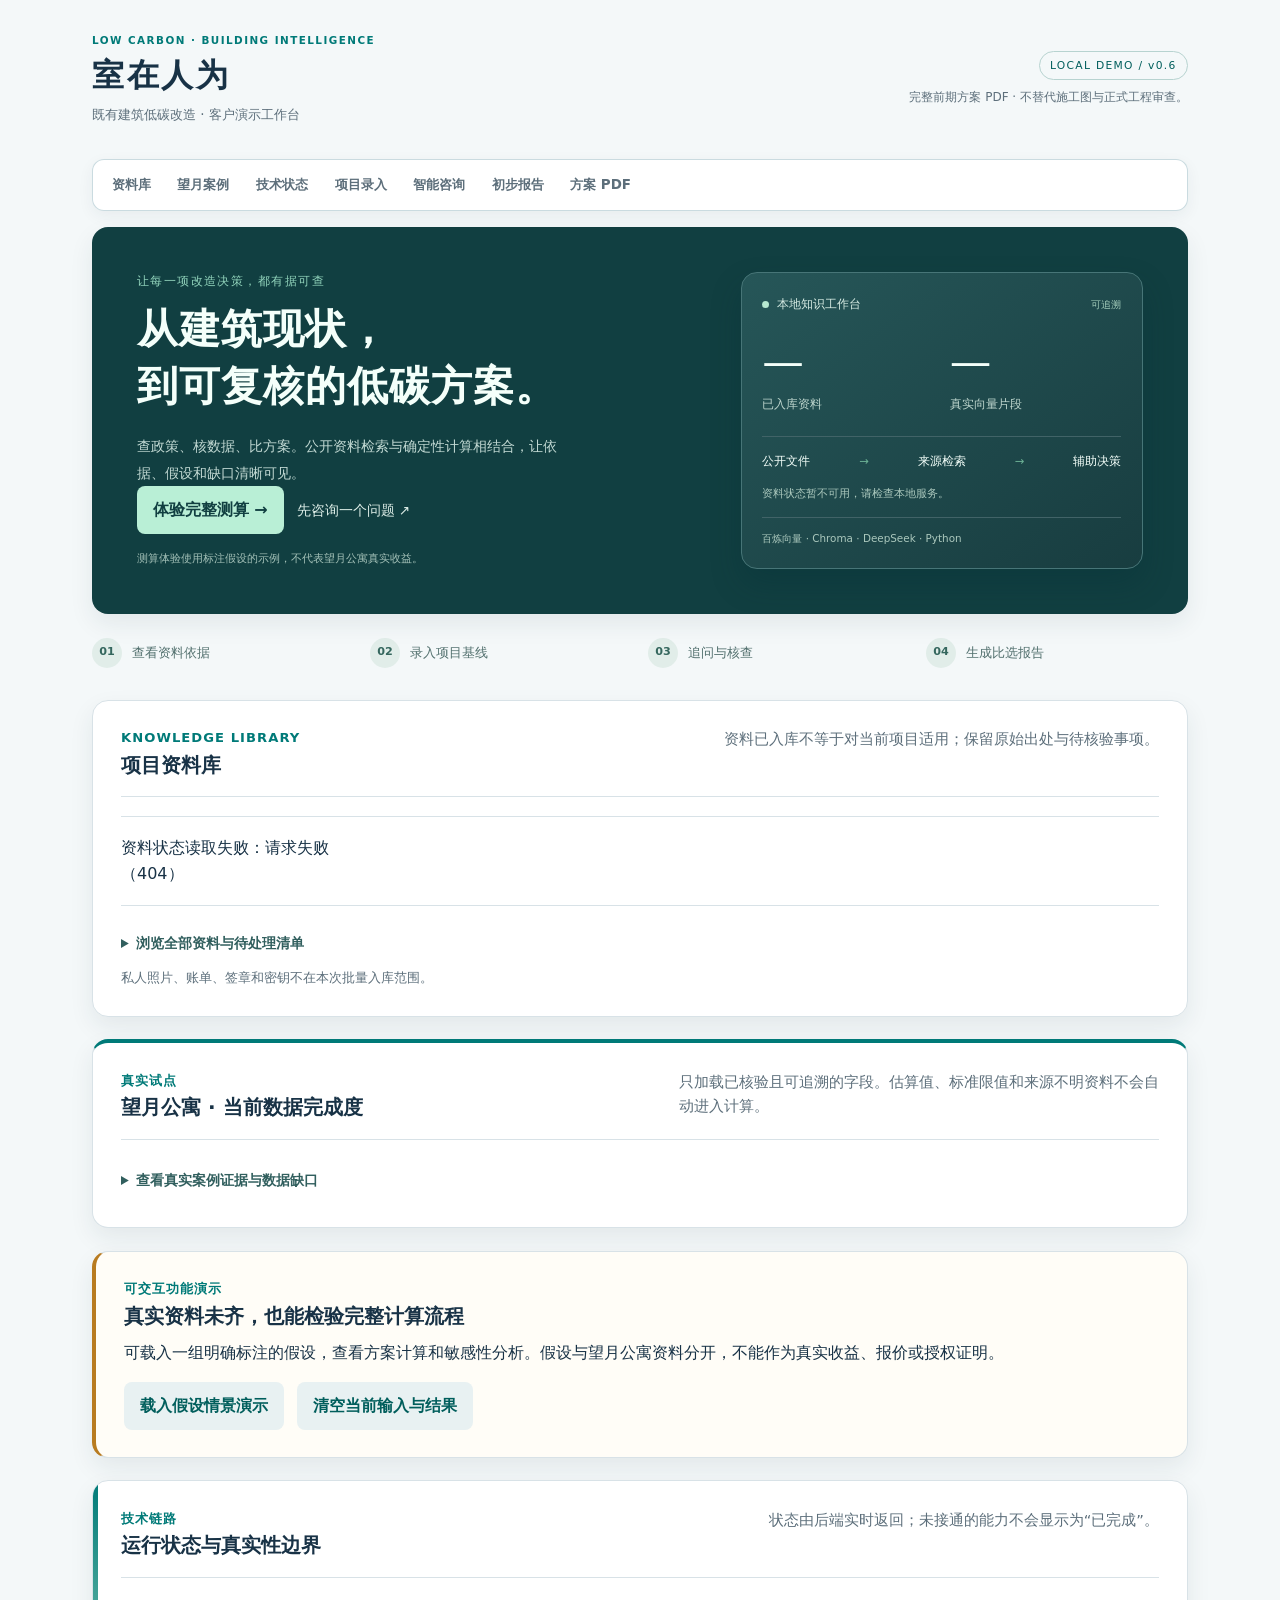
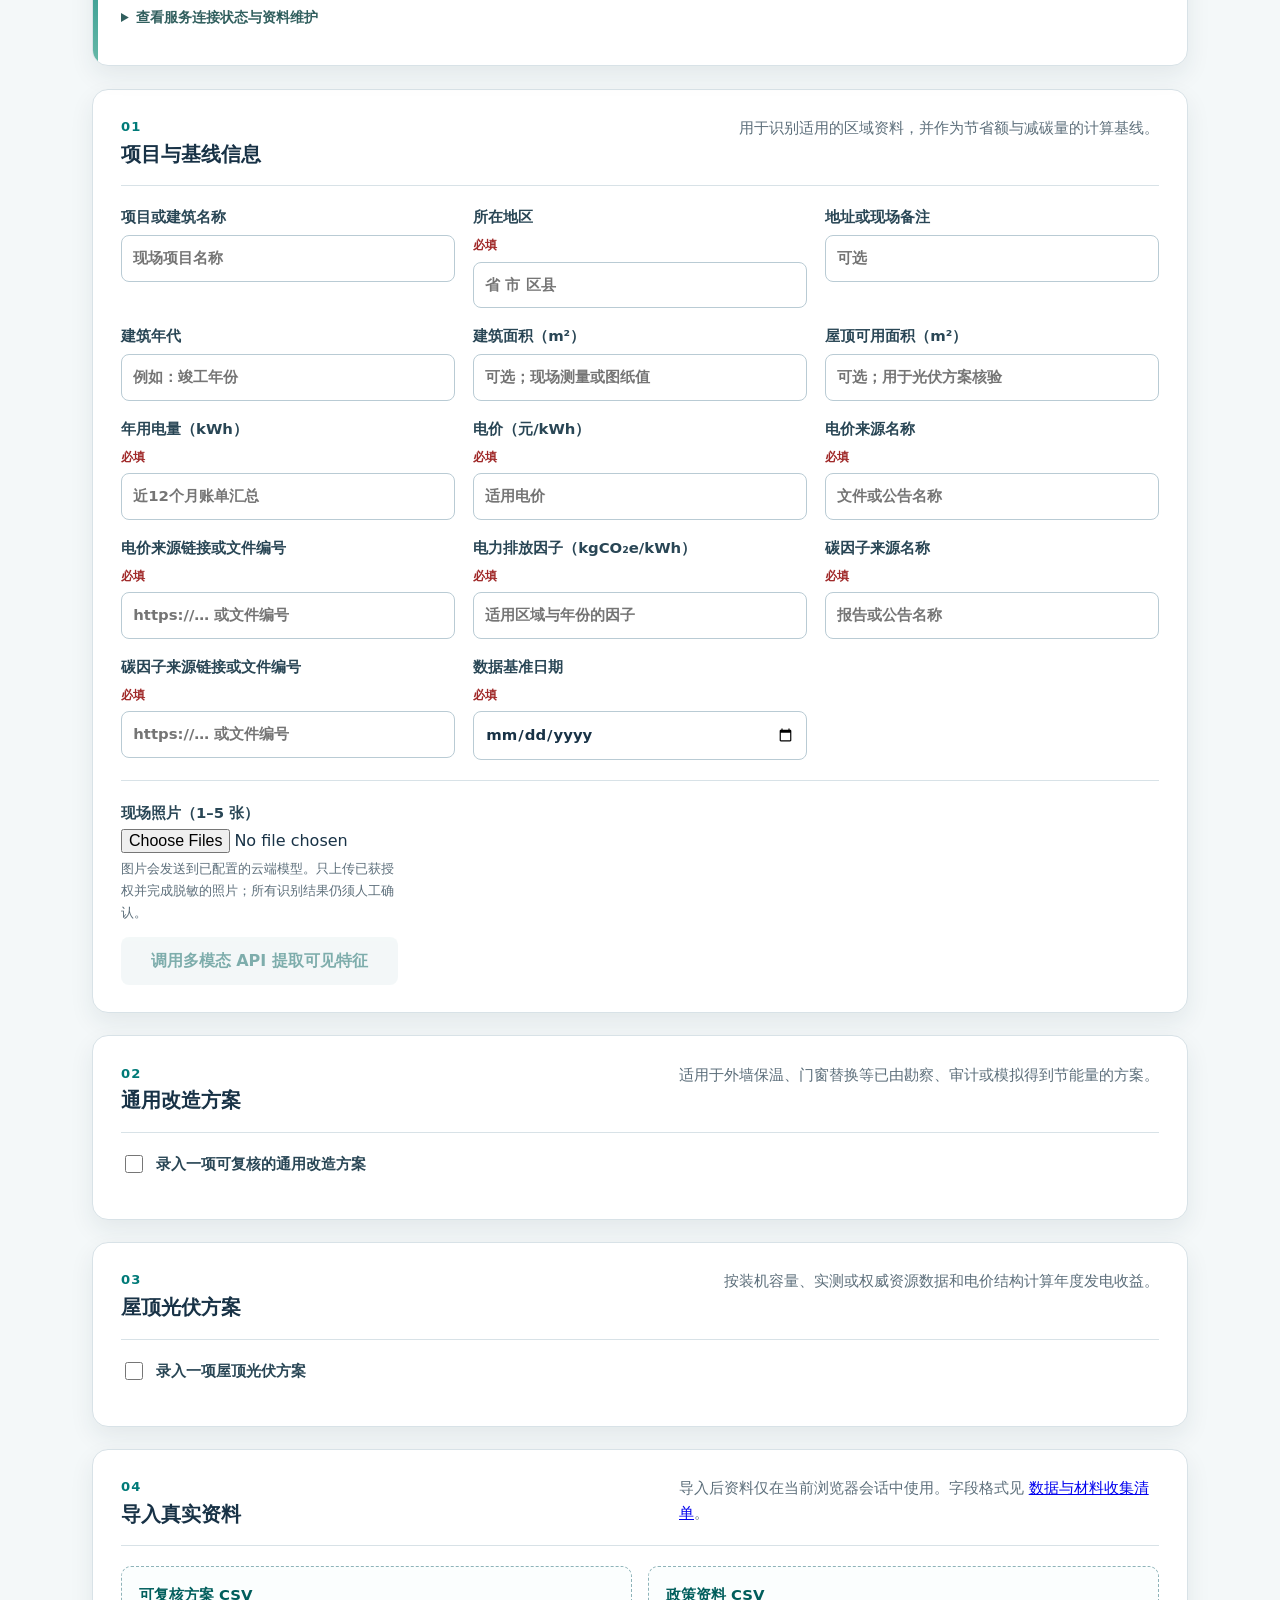
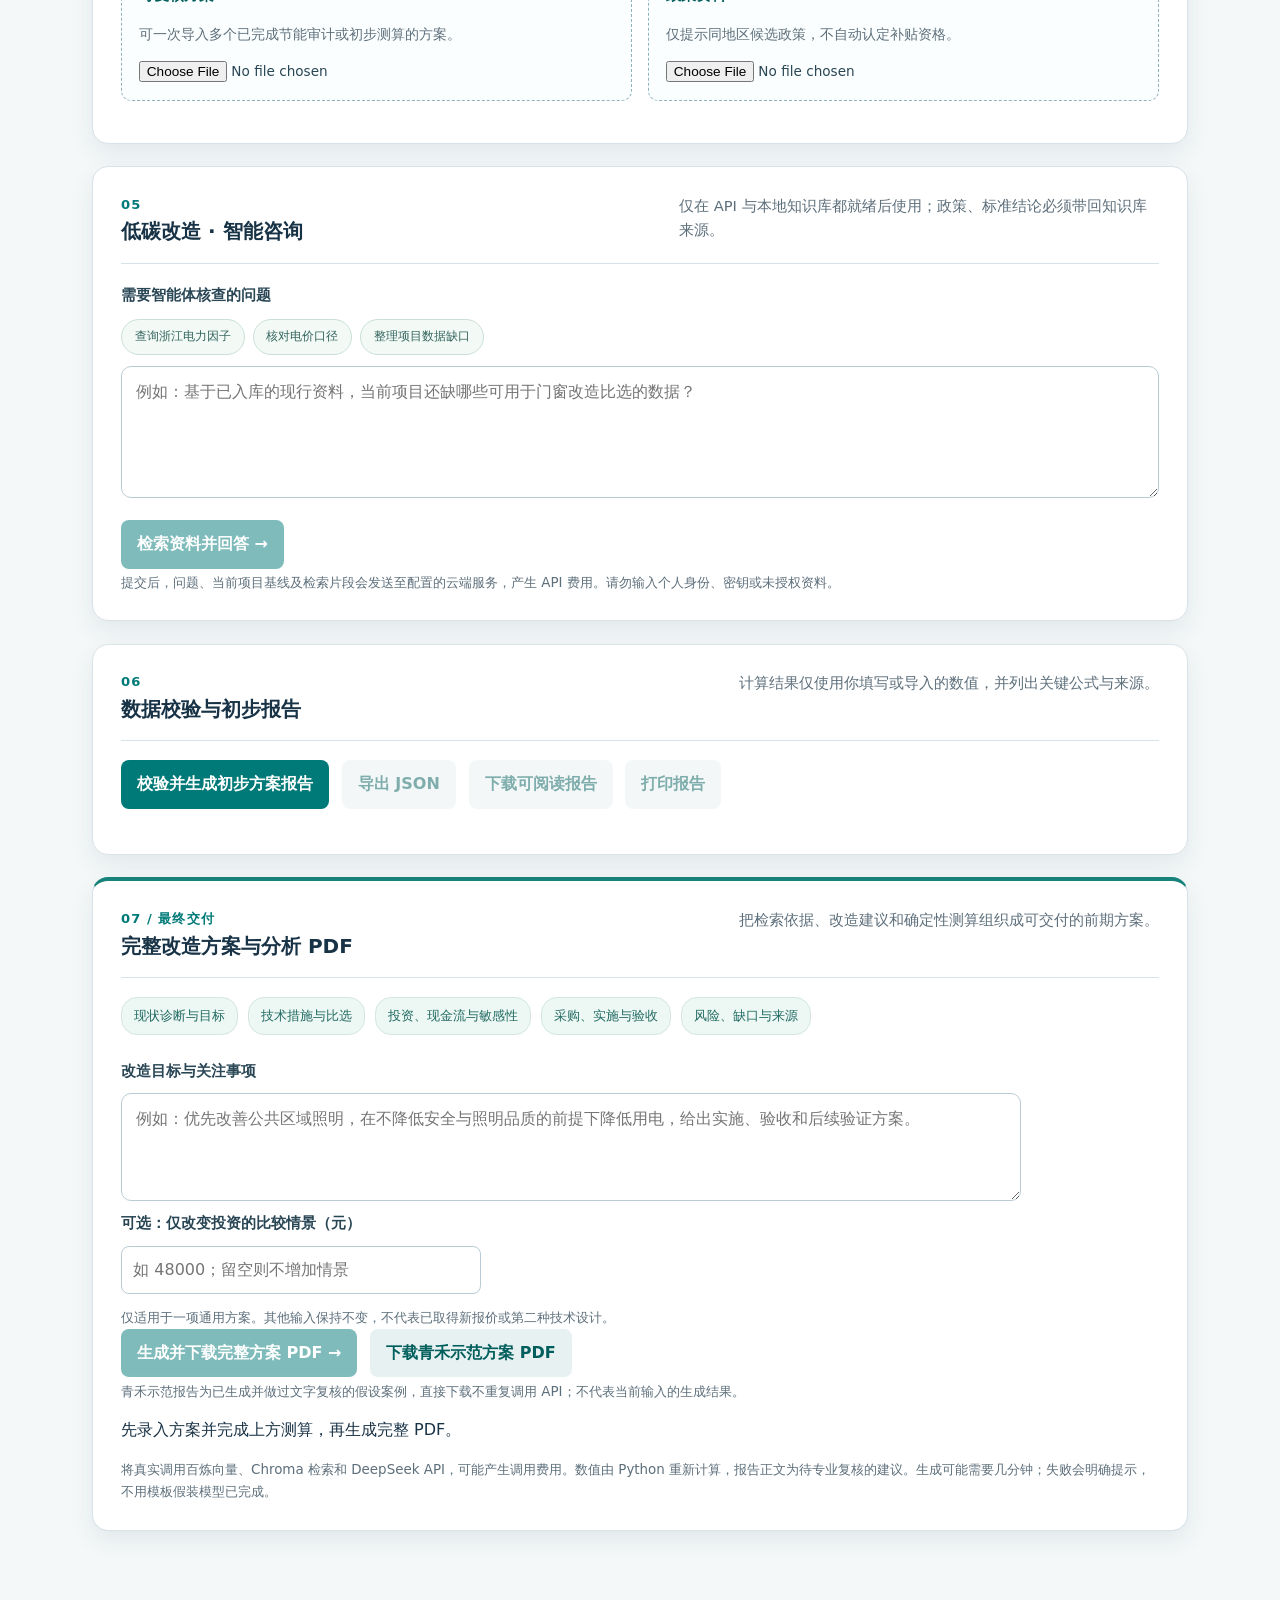
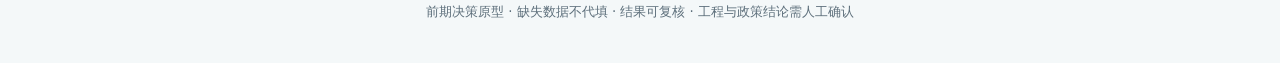
==== index.html @ 476984d0 "Release v0.6: local-only school competition source, no secrets or private inputs" ====
<!doctype html>
<html lang="zh-CN">
  <head>
    <meta charset="utf-8" />
    <meta name="viewport" content="width=device-width, initial-scale=1" />
    <meta
      name="description"
      content="既有建筑低碳改造智能决策体的本地可交互原型"
    />
    <title>室在人为 | 低碳改造智能决策体</title>
    <link rel="stylesheet" href="styles.css?v=0.6.0" />
  </head>
  <body>
    <header class="site-header">
      <div>
        <p class="eyebrow">LOW CARBON · BUILDING INTELLIGENCE</p>
        <h1>室在人为</h1>
        <p class="subtitle">既有建筑低碳改造 · 客户演示工作台</p>
      </div>
      <div class="header-meta"><span class="demo-badge">LOCAL DEMO / v0.6</span><p class="boundary">完整前期方案 PDF · 不替代施工图与正式工程审查。</p></div>
    </header>

    <main>
      <nav class="page-nav" aria-label="页面导航">
        <a href="#knowledge-heading">资料库</a>
        <a href="#case-heading">望月案例</a>
        <a href="#technology-heading">技术状态</a>
        <a href="#project-heading">项目录入</a>
        <a href="#agent-heading">智能咨询</a>
        <a href="#result-heading">初步报告</a>
        <a href="#plan-heading">方案 PDF</a>
      </nav>

      <section class="intro client-hero" aria-labelledby="intro-heading">
        <div><p class="hero-kicker">让每一项改造决策，都有据可查</p>
          <h2 id="intro-heading">从建筑现状，<br>到可复核的低碳方案。</h2>
          <p class="hero-description">查政策、核数据、比方案。公开资料检索与确定性计算相结合，让依据、假设和缺口清晰可见。</p>
          <div class="actions"><button id="start-demo" type="button" class="primary-button">体验完整测算 →</button><a class="hero-link" href="#agent-heading">先咨询一个问题 ↗</a></div>
          <p class="hero-footnote">测算体验使用标注假设的示例，不代表望月公寓真实收益。</p>
        </div>
        <div class="hero-console"><div class="console-top"><span class="pulse-dot"></span><span>本地知识工作台</span><small>可追溯</small></div>
          <div class="hero-metrics"><div><strong id="hero-docs">—</strong><span>已入库资料</span></div><div><strong id="hero-chunks">—</strong><span>真实向量片段</span></div></div>
          <div class="console-flow"><span>公开文件</span><i>→</i><span>来源检索</span><i>→</i><span>辅助决策</span></div>
          <p id="hero-readiness">正在读取资料状态…</p><div class="console-bottom">百炼向量 · Chroma · DeepSeek · Python</div>
        </div>
      </section>
      <div class="journey" aria-label="客户演示流程"><a href="#knowledge-heading"><b>01</b> 查看资料依据</a><a href="#project-heading"><b>02</b> 录入项目基线</a><a href="#agent-heading"><b>03</b> 追问与核查</a><a href="#result-heading"><b>04</b> 生成比选报告</a></div>

      <section class="panel" aria-labelledby="knowledge-heading">
        <div class="section-title"><div><p class="step">KNOWLEDGE LIBRARY</p><h2 id="knowledge-heading">项目资料库</h2></div><p>资料已入库不等于对当前项目适用；保留原始出处与待核验事项。</p></div>
        <div class="library-metrics" id="library-metrics" aria-live="polite">正在核对本地资料…</div>
        <details class="library-details"><summary>浏览全部资料与待处理清单</summary>
          <div class="library-filters"><label>搜索资料<input id="knowledge-search" type="search" placeholder="标题、文号或地区" /></label><label>处理状态<select id="knowledge-filter"><option value="all">全部资料</option><option value="indexed">已入库</option><option value="pending">等待入库</option><option value="blocked">需处理 / 待核对</option></select></label></div>
          <p id="knowledge-count" class="hint" aria-live="polite"></p><div id="knowledge-list" class="knowledge-list"></div>
        </details>
        <p class="hint" id="knowledge-notice">私人照片、账单、签章和密钥不在本次批量入库范围。</p>
      </section>

      <section class="panel case-panel" aria-labelledby="case-heading">
        <div class="section-title">
          <div>
            <p class="step">真实试点</p>
            <h2 id="case-heading">望月公寓 · 当前数据完成度</h2>
          </div>
          <p>只加载已核验且可追溯的字段。估算值、标准限值和来源不明资料不会自动进入计算。</p>
        </div>
        <details class="case-details"><summary>查看真实案例证据与数据缺口</summary>
        <div class="case-overview" id="case-overview" aria-live="polite">
          <div class="case-metric"><span>知识资料</span><strong>读取中</strong></div>
          <div class="case-metric"><span>可计算方案</span><strong>读取中</strong></div>
          <div class="case-metric"><span>关键缺口</span><strong>读取中</strong></div>
        </div>
        <div class="case-columns">
          <div>
            <h3>已具备或可作候选依据</h3>
            <ul id="case-evidence" class="evidence-list"><li>正在读取案例状态……</li></ul>
          </div>
          <div>
            <h3>阻断数值结论的输入</h3>
            <ul id="case-blockers" class="evidence-list warning-list"><li>正在读取案例状态……</li></ul>
          </div>
        </div>
        <div class="actions compact-actions">
          <button class="primary-button" id="load-wangyue" type="button" disabled>加载已核验字段</button>
          <a class="text-link" href="docs/数据与材料收集清单.md" target="_blank" rel="noreferrer">查看数据格式与收集清单</a>
        </div>
        <p class="mode-note" id="case-note">加载后仍会保留电量、电费、工程量、节能量等缺失字段为空；这是数据真实性控制，不是程序故障。</p>
        </details>
      </section>

      <section class="panel assumption-panel" aria-labelledby="assumption-heading">
        <p class="step">可交互功能演示</p>
        <h2 id="assumption-heading">真实资料未齐，也能检验完整计算流程</h2>
        <p>可载入一组明确标注的假设，查看方案计算和敏感性分析。假设与望月公寓资料分开，不能作为真实收益、报价或授权证明。</p>
        <div class="actions">
          <button id="load-assumptions" class="secondary-button" type="button">载入假设情景演示</button>
          <button id="clear-case" class="secondary-button" type="button">清空当前输入与结果</button>
        </div>
      </section>
      <div id="data-nature-banner" class="data-nature-banner" role="status" hidden></div>

      <section class="panel technology-panel" aria-labelledby="technology-heading">
        <div class="section-title">
          <div>
            <p class="step">技术链路</p>
            <h2 id="technology-heading">运行状态与真实性边界</h2>
          </div>
          <p>状态由后端实时返回；未接通的能力不会显示为“已完成”。</p>
        </div>
        <details><summary>查看服务连接状态与资料维护</summary>
        <div class="status-grid" id="technology-status" aria-live="polite">
          <div class="status-card"><span>后端服务</span><strong id="status-backend" class="status-pill waiting">检测中</strong></div>
          <div class="status-card"><span>智能体与多模态 API</span><strong id="status-api" class="status-pill waiting">检测中</strong></div>
          <div class="status-card"><span>文本向量服务</span><strong id="status-embedding" class="status-pill waiting">检测中</strong><small id="status-embedding-detail"></small></div>
          <div class="status-card"><span>本地 Chroma RAG</span><strong id="status-rag" class="status-pill waiting">检测中</strong><small id="status-rag-detail"></small></div>
          <div class="status-card"><span>确定性计算引擎</span><strong id="status-tool" class="status-pill waiting">检测中</strong></div>
        </div>
        <div class="actions compact-actions">
          <button class="secondary-button" id="check-backend" type="button">重新检测</button>
          <button class="secondary-button" id="ingest-rag" type="button" disabled>同步已核对资料（可能计费）</button>
        </div>
        <p class="mode-note" id="mode-note">正在检测技术链路。即使后端未启动，下方仍可进行离线数据校验，但不会声称使用了 API、RAG 或 Python Tool Calling。</p>
        </details>
      </section>

      <form id="project-form" novalidate>
        <section class="panel" aria-labelledby="project-heading">
          <div class="section-title">
            <div>
              <p class="step">01</p>
              <h2 id="project-heading">项目与基线信息</h2>
            </div>
            <p>用于识别适用的区域资料，并作为节省额与减碳量的计算基线。</p>
          </div>
          <div class="field-grid">
            <label>
              项目或建筑名称
              <input id="project-name" type="text" autocomplete="off" placeholder="现场项目名称" />
            </label>
            <label>
              所在地区 <span class="required">必填</span>
              <input id="region" type="text" autocomplete="address-level1" placeholder="省 市 区县" required />
            </label>
            <label>
              地址或现场备注
              <input id="address" type="text" autocomplete="street-address" placeholder="可选" />
            </label>
            <label>
              建筑年代
              <input id="construction-year" type="number" min="1800" max="2100" inputmode="numeric" placeholder="例如：竣工年份" />
            </label>
            <label>
              建筑面积（m²）
              <input id="floor-area" type="number" min="0" step="0.01" inputmode="decimal" placeholder="可选；现场测量或图纸值" />
            </label>
            <label>
              屋顶可用面积（m²）
              <input id="roof-area" type="number" min="0" step="0.01" inputmode="decimal" placeholder="可选；用于光伏方案核验" />
            </label>
            <label>
              年用电量（kWh） <span class="required">必填</span>
              <input id="annual-electricity" type="number" min="0" step="0.01" inputmode="decimal" required placeholder="近12个月账单汇总" />
            </label>
            <label>
              电价（元/kWh） <span class="required">必填</span>
              <input id="electricity-price" type="number" min="0" step="0.0001" inputmode="decimal" required placeholder="适用电价" />
            </label>
            <label>
              电价来源名称 <span class="required">必填</span>
              <input id="electricity-price-source" type="text" required placeholder="文件或公告名称" />
            </label>
            <label>
              电价来源链接或文件编号 <span class="required">必填</span>
              <input id="electricity-price-url" type="text" required placeholder="https://… 或文件编号" />
            </label>
            <label>
              电力排放因子（kgCO₂e/kWh） <span class="required">必填</span>
              <input id="carbon-factor" type="number" min="0" step="0.000001" inputmode="decimal" required placeholder="适用区域与年份的因子" />
            </label>
            <label>
              碳因子来源名称 <span class="required">必填</span>
              <input id="carbon-source" type="text" required placeholder="报告或公告名称" />
            </label>
            <label>
              碳因子来源链接或文件编号 <span class="required">必填</span>
              <input id="carbon-url" type="text" required placeholder="https://… 或文件编号" />
            </label>
            <label>
              数据基准日期 <span class="required">必填</span>
              <input id="baseline-date" type="date" required />
            </label>
          </div>
          <div class="photo-block">
            <div>
              <label class="file-label" for="photos">现场照片（1–5 张）</label>
              <input id="photos" type="file" accept="image/jpeg,image/png,image/webp,image/gif" multiple />
              <p class="hint">图片会发送到已配置的云端模型。只上传已获授权并完成脱敏的照片；所有识别结果仍须人工确认。</p>
              <button class="secondary-button inline-button" id="analyze-photos" type="button" disabled>调用多模态 API 提取可见特征</button>
            </div>
            <div id="photo-preview" class="photo-preview" aria-live="polite"></div>
          </div>
          <div id="vision-result" class="agent-output" hidden aria-live="polite"></div>
        </section>

        <section class="panel" aria-labelledby="generic-heading">
          <div class="section-title">
            <div>
              <p class="step">02</p>
              <h2 id="generic-heading">通用改造方案</h2>
            </div>
            <p>适用于外墙保温、门窗替换等已由勘察、审计或模拟得到节能量的方案。</p>
          </div>
          <div class="toggle-line">
            <input id="generic-enabled" type="checkbox" />
            <label for="generic-enabled">录入一项可复核的通用改造方案</label>
          </div>
          <div id="generic-fields" class="field-grid conditional" hidden>
            <label>
              方案名称 <span class="required">必填</span>
              <input id="generic-name" type="text" placeholder="例如：按勘察结论填写" />
            </label>
            <label>
              改造总投资（元） <span class="required">必填</span>
              <input id="generic-investment" type="number" min="0" step="0.01" inputmode="decimal" placeholder="含安装等全部成本" />
            </label>
            <label>
              已确认补贴（元） <span class="required">必填</span>
              <input id="generic-subsidy" type="number" min="0" step="0.01" inputmode="decimal" placeholder="无补贴请填 0" />
            </label>
            <label>
              预计年节电量（kWh） <span class="required">必填</span>
              <input id="generic-saving" type="number" min="0" step="0.01" inputmode="decimal" placeholder="审计、模拟或实测值" />
            </label>
            <label>
              年运维成本（元） <span class="required">必填</span>
              <input id="generic-om" type="number" min="0" step="0.01" inputmode="decimal" placeholder="无额外成本请填 0" />
            </label>
            <label>
              方案数据来源名称 <span class="required">必填</span>
              <input id="generic-source" type="text" placeholder="报价单、审计报告或模型文件" />
            </label>
            <label>
              方案来源链接、文件编号或归档路径 <span class="required">必填</span>
              <input id="generic-url" type="text" placeholder="https://…、文件编号或归档路径" />
            </label>
            <label>
              方案数据日期 <span class="required">必填</span>
              <input id="generic-date" type="date" />
            </label>
          </div>
        </section>

        <section class="panel" aria-labelledby="pv-heading">
          <div class="section-title">
            <div>
              <p class="step">03</p>
              <h2 id="pv-heading">屋顶光伏方案</h2>
            </div>
            <p>按装机容量、实测或权威资源数据和电价结构计算年度发电收益。</p>
          </div>
          <div class="toggle-line">
            <input id="pv-enabled" type="checkbox" />
            <label for="pv-enabled">录入一项屋顶光伏方案</label>
          </div>
          <div id="pv-fields" class="field-grid conditional" hidden>
            <label>
              装机容量（kWp） <span class="required">必填</span>
              <input id="pv-capacity" type="number" min="0" step="0.01" inputmode="decimal" placeholder="设计或可研值" />
            </label>
            <label>
              年发电量系数（kWh/kWp·年） <span class="required">必填</span>
              <input id="pv-yield" type="number" min="0" step="0.01" inputmode="decimal" placeholder="当地资源或实测值" />
            </label>
            <label>
              自发自用比例（0–1） <span class="required">必填</span>
              <input id="pv-self-use" type="number" min="0" max="1" step="0.0001" inputmode="decimal" placeholder="例如：0.8" />
            </label>
            <label>
              余电上网电价（元/kWh） <span class="required">必填</span>
              <input id="pv-feed-in-tariff" type="number" min="0" step="0.0001" inputmode="decimal" placeholder="如不余电上网请填 0" />
            </label>
            <label>
              改造总投资（元） <span class="required">必填</span>
              <input id="pv-investment" type="number" min="0" step="0.01" inputmode="decimal" placeholder="设备、安装、并网等合计" />
            </label>
            <label>
              已确认补贴（元） <span class="required">必填</span>
              <input id="pv-subsidy" type="number" min="0" step="0.01" inputmode="decimal" placeholder="无补贴请填 0" />
            </label>
            <label>
              年运维成本（元） <span class="required">必填</span>
              <input id="pv-om" type="number" min="0" step="0.01" inputmode="decimal" placeholder="无额外成本请填 0" />
            </label>
            <label>
              光伏数据来源名称 <span class="required">必填</span>
              <input id="pv-source" type="text" placeholder="可研、报价或资源报告名称" />
            </label>
            <label>
              光伏来源链接、文件编号或归档路径 <span class="required">必填</span>
              <input id="pv-url" type="text" placeholder="https://…、文件编号或归档路径" />
            </label>
            <label>
              光伏数据日期 <span class="required">必填</span>
              <input id="pv-date" type="date" />
            </label>
          </div>
        </section>

        <section class="panel" aria-labelledby="import-heading">
          <div class="section-title">
            <div>
              <p class="step">04</p>
              <h2 id="import-heading">导入真实资料</h2>
            </div>
            <p>导入后资料仅在当前浏览器会话中使用。字段格式见 <a href="docs/数据与材料收集清单.md" target="_blank" rel="noreferrer">数据与材料收集清单</a>。</p>
          </div>
          <div class="upload-grid">
            <label class="upload-card">
              <strong>可复核方案 CSV</strong>
              <span>可一次导入多个已完成节能审计或初步测算的方案。</span>
              <input id="options-csv" type="file" accept=".csv,text/csv" />
            </label>
            <label class="upload-card">
              <strong>政策资料 CSV</strong>
              <span>仅提示同地区候选政策，不自动认定补贴资格。</span>
              <input id="policies-csv" type="file" accept=".csv,text/csv" />
            </label>
          </div>
          <div class="import-status" id="import-status" aria-live="polite"></div>
        </section>

        <section class="panel" aria-labelledby="agent-heading">
          <div class="section-title">
            <div>
              <p class="step">05</p>
              <h2 id="agent-heading">低碳改造 · 智能咨询</h2>
            </div>
            <p>仅在 API 与本地知识库都就绪后使用；政策、标准结论必须带回知识库来源。</p>
          </div>
          <label for="agent-question">需要智能体核查的问题</label>
          <div class="question-chips"><button type="button" data-question="请检索2023年浙江省电力平均二氧化碳排放因子，列出数值、单位、来源和适用性限制；区分电力碳足迹因子。">查询浙江电力因子</button><button type="button" data-question="请依据知识库说明工商业输配电价为什么不能直接当作最终购电单价，并列出需要核对的账单字段。">核对电价口径</button><button type="button" data-question="望月公寓尚无真实电费账单、工程量和节能审计。请只列出开展改造比选需要补充的数据、文件格式和获取渠道，不要编造收益或回收期。">整理项目数据缺口</button></div>
          <textarea id="agent-question" rows="4" placeholder="例如：基于已入库的现行资料，当前项目还缺哪些可用于门窗改造比选的数据？"></textarea>
          <div class="actions compact-actions">
            <button class="primary-button" id="ask-agent" type="button" disabled>检索资料并回答 →</button>
          </div>
          <p class="hint">提交后，问题、当前项目基线及检索片段会发送至配置的云端服务，产生 API 费用。请勿输入个人身份、密钥或未授权资料。</p>
          <div id="agent-result" class="agent-output" hidden aria-live="polite"></div>
        </section>

        <section class="panel result-panel" aria-labelledby="result-heading">
          <div class="section-title">
            <div>
              <p class="step">06</p>
              <h2 id="result-heading">数据校验与初步报告</h2>
            </div>
            <p>计算结果仅使用你填写或导入的数值，并列出关键公式与来源。</p>
          </div>
          <div class="actions">
            <button class="primary-button" id="calculate" type="submit">校验并生成初步方案报告</button>
            <button class="secondary-button" id="export-json" type="button" disabled>导出 JSON</button>
            <button class="secondary-button" id="export-html" type="button" disabled>下载可阅读报告</button>
            <button class="secondary-button" id="print-report" type="button" disabled>打印报告</button>
          </div>
          <div id="validation" class="validation" aria-live="polite"></div>
          <p id="report-nature" class="data-nature-banner" hidden></p>
          <div id="summary" class="summary" hidden></div>
          <div id="sensitivity-results" class="policy-matches" hidden></div>
          <div id="policy-matches" class="policy-matches" hidden></div>
          <div class="table-wrap" id="result-table-wrap" hidden>
            <table>
              <thead>
                <tr>
                  <th>方案</th>
                  <th>净投资</th>
                  <th>年净收益</th>
                  <th>年减碳量</th>
                  <th>静态回收期</th>
                  <th>计算依据</th>
                </tr>
              </thead>
              <tbody id="result-table"></tbody>
            </table>
          </div>
        </section>
      </form>
      <section class="panel plan-panel" aria-labelledby="plan-heading">
        <div class="section-title"><div><p class="step">07 / 最终交付</p><h2 id="plan-heading">完整改造方案与分析 PDF</h2></div><p>把检索依据、改造建议和确定性测算组织成可交付的前期方案。</p></div>
        <div class="plan-deliverables"><span>现状诊断与目标</span><span>技术措施与比选</span><span>投资、现金流与敏感性</span><span>采购、实施与验收</span><span>风险、缺口与来源</span></div>
        <div id="plan-options" class="plan-options">
          <label for="plan-objective">改造目标与关注事项</label>
          <textarea id="plan-objective" maxlength="1500" rows="3" placeholder="例如：优先改善公共区域照明，在不降低安全与照明品质的前提下降低用电，给出实施、验收和后续验证方案。"></textarea>
          <label for="plan-comparison-investment">可选：仅改变投资的比较情景（元）</label>
          <input id="plan-comparison-investment" type="number" min="0" step="0.01" placeholder="如 48000；留空则不增加情景" />
          <p class="hint">仅适用于一项通用方案。其他输入保持不变，不代表已取得新报价或第二种技术设计。</p>
        </div>
        <div class="actions"><button id="generate-plan" class="primary-button" type="button" disabled>生成并下载完整方案 PDF →</button><a class="secondary-button" href="/api/demo/plan.pdf" download>下载青禾示范方案 PDF</a></div>
        <p class="hint">青禾示范报告为已生成并做过文字复核的假设案例，直接下载不重复调用 API；不代表当前输入的生成结果。</p>
        <p id="plan-status" role="status" aria-live="polite">先录入方案并完成上方测算，再生成完整 PDF。</p>
        <p class="hint">将真实调用百炼向量、Chroma 检索和 DeepSeek API，可能产生调用费用。数值由 Python 重新计算，报告正文为待专业复核的建议。生成可能需要几分钟；失败会明确提示，不用模板假装模型已完成。</p>
      </section>
    </main>

    <footer>
      <p>前期决策原型 · 缺失数据不代填 · 结果可复核 · 工程与政策结论需人工确认</p>
    </footer>
    <dialog id="action-confirm" aria-labelledby="confirm-heading" aria-describedby="confirm-message">
      <h2 id="confirm-heading">请确认本次操作</h2>
      <p id="confirm-message"></p>
      <div class="actions">
        <button id="confirm-cancel" class="secondary-button" type="button" autofocus>取消</button>
        <button id="confirm-accept" class="primary-button" type="button">确认继续</button>
      </div>
    </dialog>
    <script src="client-ui.js?v=0.6.0"></script>
    <script src="app.js?v=0.6.0"></script>
  </body>
</html>
---- styles.css ----
[hidden] { display: none !important; }

:root {
  --ink: #183246;
  --muted: #5d6f7b;
  --line: #d8e2e7;
  --paper: #ffffff;
  --page: #f4f8f9;
  --accent: #007a78;
  --accent-dark: #005e5c;
  --pale: #e9f5f3;
  --warn: #9a5f00;
  --danger: #a02929;
  --shadow: 0 10px 24px rgba(26, 55, 70, 0.08);
}

* { box-sizing: border-box; }

body {
  margin: 0;
  color: var(--ink);
  background: var(--page);
  font-family: "Microsoft YaHei", "Noto Sans CJK SC", system-ui, sans-serif;
  line-height: 1.65;
}

.site-header, main, footer { max-width: 1160px; margin: 0 auto; }

.site-header {
  display: flex;
  justify-content: space-between;
  align-items: end;
  gap: 2rem;
  padding: 3.3rem 2rem 2rem;
}

.eyebrow, .step {
  margin: 0;
  color: var(--accent);
  font-size: 0.82rem;
  font-weight: 700;
  letter-spacing: 0.08em;
}

h1, h2, p { margin-top: 0; }
h1 { margin-bottom: 0.15rem; font-size: clamp(2rem, 5vw, 3.5rem); letter-spacing: 0.08em; }
h2 { margin-bottom: 0.45rem; font-size: 1.25rem; }
.subtitle { margin: 0; color: var(--muted); }
.boundary { max-width: 350px; margin: 0; color: var(--muted); font-size: 0.9rem; }

main { padding: 0 2rem 3rem; }
.page-nav {
  position: sticky;
  top: 0;
  z-index: 20;
  display: flex;
  flex-wrap: wrap;
  gap: 0.3rem;
  margin: 0 0 1rem;
  padding: 0.5rem;
  border: 1px solid rgba(197, 215, 221, 0.9);
  border-radius: 12px;
  background: rgba(255, 255, 255, 0.94);
  box-shadow: 0 5px 16px rgba(26, 55, 70, 0.06);
  backdrop-filter: blur(12px);
}
.page-nav a { padding: 0.38rem 0.68rem; border-radius: 7px; color: var(--muted); text-decoration: none; font-size: 0.84rem; font-weight: 650; }
.page-nav a:hover, .page-nav a:focus-visible { color: var(--accent-dark); background: var(--pale); outline: none; }
.intro, .panel {
  background: var(--paper);
  border: 1px solid var(--line);
  box-shadow: var(--shadow);
}

.intro { padding: 1.55rem 1.75rem; border-radius: 16px; margin-bottom: 1.4rem; }
.intro h2 { margin-bottom: 0.3rem; }
.intro p { margin: 0; color: var(--muted); }

.panel { padding: 1.65rem 1.75rem; border-radius: 16px; margin-bottom: 1.4rem; }
.case-panel { border-top: 4px solid var(--accent); }
.assumption-panel { border-left: 4px solid #b87b20; background: #fffdf7; }
.data-nature-banner { padding: 0.9rem 1.1rem; margin: 0 0 1.2rem; color: #6b440b; border: 1px solid #e2c78c; border-radius: 10px; background: #fff4d8; font-weight: 700; }
.data-nature-banner[hidden] { display: none; }
.section-title { display: flex; justify-content: space-between; gap: 2rem; border-bottom: 1px solid var(--line); padding-bottom: 0.9rem; margin-bottom: 1.2rem; }
.section-title h2 { margin: 0; }
.section-title > p { max-width: 480px; margin: 0; color: var(--muted); font-size: 0.92rem; }

.field-grid { display: grid; grid-template-columns: repeat(3, minmax(0, 1fr)); gap: 1rem 1.15rem; }
label { display: flex; flex-direction: column; gap: 0.36rem; color: #294655; font-size: 0.93rem; font-weight: 650; }
input, button { font: inherit; }
input[type="text"], input[type="number"], input[type="date"] {
  width: 100%;
  border: 1px solid #b9cbd4;
  border-radius: 8px;
  background: #fff;
  color: var(--ink);
  padding: 0.62rem 0.7rem;
}
textarea {
  width: 100%;
  resize: vertical;
  border: 1px solid #b9cbd4;
  border-radius: 10px;
  background: #fff;
  color: var(--ink);
  padding: 0.75rem 0.85rem;
  font: inherit;
  min-height: 108px;
}
input:focus, textarea:focus { outline: 3px solid rgba(0, 122, 120, 0.22); border-color: var(--accent); }
.required { color: var(--danger); font-size: 0.78rem; }
.hint { margin: 0.2rem 0 0; color: var(--muted); font-size: 0.84rem; font-weight: 400; }

.photo-block { display: grid; grid-template-columns: minmax(240px, 0.75fr) minmax(0, 2fr); gap: 1.5rem; margin-top: 1.3rem; padding-top: 1.2rem; border-top: 1px solid var(--line); }
.file-label { margin-bottom: 0.2rem; }
.photo-preview { display: flex; flex-wrap: wrap; gap: 0.7rem; align-items: start; }
.photo-preview figure { margin: 0; width: 132px; }
.photo-preview img { width: 132px; height: 90px; border-radius: 8px; border: 1px solid var(--line); object-fit: cover; }
.photo-preview figcaption { color: var(--muted); font-size: 0.72rem; overflow: hidden; text-overflow: ellipsis; white-space: nowrap; }

.toggle-line { display: flex; align-items: center; gap: 0.65rem; margin-bottom: 1rem; }
.toggle-line label { display: inline; font-weight: 650; }
.toggle-line input { width: 1.1rem; height: 1.1rem; accent-color: var(--accent); }
.conditional { padding: 1.1rem; background: #f7fbfb; border: 1px solid #d4e9e8; border-radius: 10px; }

.upload-grid { display: grid; grid-template-columns: repeat(2, minmax(0, 1fr)); gap: 1rem; }
.upload-card { min-height: 135px; justify-content: space-between; padding: 1.05rem; border: 1px dashed #8fb3b9; border-radius: 10px; background: #fbfefe; }
.upload-card strong { color: var(--accent-dark); }
.upload-card span { color: var(--muted); font-size: 0.86rem; font-weight: 400; }
.upload-card input { max-width: 100%; font-size: 0.85rem; font-weight: 400; }
.import-status { margin-top: 1rem; color: var(--muted); font-size: 0.9rem; }

.technology-panel { overflow: hidden; position: relative; }
.technology-panel::before { content: ""; position: absolute; inset: 0 auto 0 0; width: 5px; background: linear-gradient(180deg, var(--accent), #67b9a8); }
.status-grid { display: grid; grid-template-columns: repeat(auto-fit, minmax(170px, 1fr)); gap: 0.85rem; }
.status-card { display: flex; flex-direction: column; align-items: flex-start; gap: 0.5rem; min-height: 105px; padding: 0.9rem; border: 1px solid #d5e3e7; border-radius: 12px; background: linear-gradient(145deg, #fbfefe, #f1f8f7); }
.status-card span { color: var(--muted); font-size: 0.82rem; }
.status-card small { color: var(--muted); font-size: 0.74rem; }
.status-pill { display: inline-flex; align-items: center; min-height: 28px; padding: 0.18rem 0.58rem; border-radius: 999px; font-size: 0.8rem; }
.status-pill.ok { color: #075f4a; background: #dff4eb; }
.status-pill.off { color: #7d4a13; background: #fff0d5; }
.status-pill.waiting { color: #52636e; background: #e9eff2; }
.mode-note { margin: 0.85rem 0 0; padding: 0.75rem 0.9rem; border-left: 3px solid #7aa7b1; background: #f3f8fa; color: var(--muted); font-size: 0.86rem; }
.case-overview { display: grid; grid-template-columns: repeat(3, minmax(0, 1fr)); gap: 0.9rem; margin-bottom: 1.2rem; }
.case-metric { padding: 0.95rem 1rem; border-radius: 10px; background: #f3f8f8; border: 1px solid #d4e5e5; }
.case-metric span, .case-metric small { display: block; color: var(--muted); font-size: 0.79rem; }
.case-metric strong { display: block; margin: 0.12rem 0; color: var(--accent-dark); font-size: 1.35rem; }
.case-columns { display: grid; grid-template-columns: repeat(2, minmax(0, 1fr)); gap: 1.2rem; }
.case-columns h3 { margin: 0 0 0.55rem; font-size: 0.95rem; }
.evidence-list { display: grid; gap: 0.58rem; margin: 0; padding: 0; list-style: none; }
.evidence-list li { position: relative; padding: 0.78rem 0.82rem 0.78rem 4.8rem; border: 1px solid #d8e5e8; border-radius: 9px; background: #fbfdfd; }
.evidence-list strong, .evidence-list small { display: block; }
.evidence-list strong { font-size: 0.88rem; }
.evidence-list small { margin-top: 0.18rem; color: var(--muted); font-size: 0.76rem; line-height: 1.45; }
.evidence-status { position: absolute; left: 0.7rem; top: 0.78rem; min-width: 3.45rem; padding: 0.1rem 0.34rem; border-radius: 999px; color: #075f4a; background: #dff4eb; text-align: center; font-size: 0.68rem; font-weight: 700; }
.warning-list li { border-color: #eadbb6; background: #fffdf7; }
.danger-status { color: #8d2424; background: #ffe3e3; }
.text-link { align-self: center; color: var(--accent-dark); font-size: 0.87rem; font-weight: 650; text-underline-offset: 0.2em; }
.compact-actions { margin-top: 0.9rem; }
.inline-button { margin-top: 0.8rem; width: 100%; }
.agent-output { margin-top: 1rem; padding: 1rem; border: 1px solid #cfe4e3; border-radius: 10px; background: #f7fbfb; white-space: pre-wrap; overflow-wrap: anywhere; }
.agent-output h3 { margin: 0 0 0.4rem; font-size: 1rem; }
.agent-output p, .agent-output ul { margin: 0.35rem 0; }
.agent-output ul { padding-left: 1.2rem; }
.agent-output.error-output { border-color: #efd0d0; background: #fff7f7; color: #7d2020; }

.actions { display: flex; flex-wrap: wrap; gap: 0.8rem; }
button { border: 0; border-radius: 8px; padding: 0.68rem 1rem; cursor: pointer; font-weight: 700; }
button:focus-visible { outline: 3px solid rgba(0, 122, 120, 0.28); outline-offset: 2px; }
.primary-button { color: #fff; background: var(--accent); }
.primary-button:hover { background: var(--accent-dark); }
.secondary-button { color: var(--accent-dark); background: #e8f1f2; }
.actions a.secondary-button { display: inline-flex; align-items: center; padding: .68rem 1rem; border-radius: 8px; text-decoration: none; font-weight: 700; }
.actions a.secondary-button:hover { background: #d9e9e8; }
.actions a.secondary-button:focus-visible { outline: 3px solid rgba(0,122,120,.28); outline-offset: 2px; }
button:disabled { cursor: not-allowed; opacity: 0.5; }

.validation { margin-top: 1.2rem; }
.validation ul { margin: 0; padding-left: 1.25rem; }
.validation .ok { padding: 0.75rem 0.9rem; border-radius: 8px; background: var(--pale); color: #075f5d; }
.validation .error { padding: 0.85rem 1rem; border-left: 4px solid var(--danger); background: #fff5f5; color: #7d2020; }

.summary { display: grid; grid-template-columns: repeat(3, minmax(0, 1fr)); gap: 1rem; margin-top: 1.2rem; }
.metric { padding: 1rem; border: 1px solid #cfe4e3; border-radius: 10px; background: #f7fbfb; }
.metric span { display: block; color: var(--muted); font-size: 0.82rem; }
.metric strong { display: block; margin-top: 0.18rem; color: var(--accent-dark); font-size: 1.15rem; }
.policy-matches { margin-top: 1rem; padding: 0.9rem 1rem; border-left: 4px solid var(--warn); background: #fffaed; }
.policy-matches h3 { margin: 0 0 0.35rem; font-size: 1rem; }
.policy-matches p, .policy-matches ul { margin: 0.25rem 0; }
.policy-matches ul { padding-left: 1.2rem; }

.table-wrap { margin-top: 1.2rem; overflow-x: auto; }
table { width: 100%; border-collapse: collapse; min-width: 860px; font-size: 0.9rem; }
th, td { padding: 0.75rem; border-bottom: 1px solid var(--line); vertical-align: top; text-align: left; }
th { color: var(--accent-dark); background: #eff8f7; }
td small { color: var(--muted); }

footer { padding: 0 2rem 2.5rem; color: var(--muted); font-size: 0.83rem; text-align: center; }
footer p { margin: 0; }
dialog { width: min(480px, calc(100vw - 3rem)); box-sizing: border-box; border: 1px solid var(--line); border-radius: 16px; padding: 1.6rem; color: var(--ink); box-shadow: 0 20px 70px #123b3b40; }
dialog::backdrop { background: #102f3d80; }
dialog h2 { margin-top: 0; font-size: 1.2rem; }
dialog p { line-height: 1.65; }

@media (max-width: 860px) {
  .site-header, .section-title { align-items: start; flex-direction: column; }
  .field-grid { grid-template-columns: repeat(2, minmax(0, 1fr)); }
  .status-grid { grid-template-columns: repeat(2, minmax(0, 1fr)); }
  .case-columns { grid-template-columns: 1fr; }
}

@media (max-width: 600px) {
  .site-header, main { padding-left: 1rem; padding-right: 1rem; }
  .site-header { padding-top: 2rem; }
  .panel, .intro { padding: 1.2rem; border-radius: 12px; }
  .field-grid, .upload-grid, .summary, .photo-block, .status-grid, .case-overview { grid-template-columns: 1fr; }
  .section-title { gap: 0.55rem; }
}

/* Customer demonstration workspace */
html { scroll-behavior: smooth; scroll-padding-top: 92px; }
[id$="-heading"] { scroll-margin-top: 92px; }
.site-header { padding-top: 2rem; align-items: center; }
.site-header h1 { font-size: 2rem; }
.eyebrow { font-size: .65rem; letter-spacing: .14em; }
.subtitle { font-size: .84rem; }
.header-meta { text-align: right; }
.demo-badge { display: inline-block; border: 1px solid #b7d3d0; border-radius: 30px; padding: .3rem .65rem; font-size: .67rem; letter-spacing: .12em; color: var(--accent-dark); margin-bottom: .5rem; }
.boundary { font-size: .75rem; }
.client-hero { display: grid; grid-template-columns: 1.4fr 1fr; gap: 2.5rem; padding: 2.8rem; background: #113f41; color: #f4fffa; border: none; position: relative; overflow: hidden; }
.client-hero h2 { font-size: clamp(1.7rem, 3.2vw, 2.55rem); line-height: 1.4; font-weight: 700; letter-spacing: .025em; margin: .6rem 0 1.1rem; }
.client-hero .hero-kicker { color: #91d3bb; font-size: .75rem; letter-spacing: .12em; margin: 0; }
.client-hero .hero-description { color: #c3dad4; max-width: 30em; font-size: .88rem; line-height: 1.9; }
.client-hero .primary-button { color: #113f41; background: #b9efd6; }
.client-hero .primary-button:hover { background: #d9ffe9; }
.hero-link { color: #dcece6; font-size: .85rem; align-self: center; text-decoration: none; }
.client-hero .hero-footnote { color: #a4c1b8; font-size: .7rem; margin: 1rem 0 0; }
.hero-console { border: 1px solid #477577; background: linear-gradient(145deg,#265658,#183d40); border-radius: 16px; padding: 1.3rem; align-self: center; box-shadow: 0 15px 30px #052a3240; }
.console-top { display: flex; align-items: center; gap: .5rem; font-size: .78rem; color: #d6ebe3; }
.console-top small { margin-left: auto; color: #a4cdbb; }
.pulse-dot { display: inline-block; width: 7px; height: 7px; border-radius: 50%; background: #b7e8d0; }
.hero-metrics { display: grid; grid-template-columns: 1fr 1fr; gap: 1rem; padding: 1.4rem 0; }
.hero-metrics strong { display: block; font-size: 2.6rem; line-height: 1.2; font-variant-numeric: tabular-nums; font-weight: 500; }
.hero-metrics span { display: block; color: #bed6ce; font-size: .73rem; margin-top: .5rem; }
.console-flow { display: flex; align-items: center; justify-content: space-between; gap: .4rem; padding-top: .9rem; border-top: 1px solid #416367; font-size: .72rem; }
.console-flow i { color: #6bb094; font-style: normal; }
.hero-console p { font-size: .68rem; color: #abc8bd; margin: .9rem 0; }
.console-bottom { color: #abc8bd; font-size: .65rem; border-top: 1px solid #416367; padding-top: .7rem; }
.journey { display: grid; grid-template-columns: repeat(4,1fr); gap: 1rem; margin: 1.5rem 0 2rem; }
.journey a { color: #52706e; font-size: .83rem; text-decoration: none; display: flex; align-items: center; gap: .6rem; }
.journey b { display: grid; place-items: center; width: 30px; height: 30px; background: #e1ede9; color: #35675e; font-size: .7rem; border-radius: 50%; flex-shrink: 0; }
.library-metrics { display: grid; grid-template-columns: repeat(4,1fr); margin: 1rem 0; border-block: 1px solid var(--line); padding: 1.1rem 0; gap: 1rem; }
.library-metrics strong { display: block; font-size: 1.75rem; font-weight: 600; color: var(--accent-dark); }
.library-metrics span { font-size: .78rem; color: var(--muted); }
details > summary { cursor: pointer; color: #315f5e; font-size: .86rem; font-weight: 600; padding: .6rem 0; }
details[open] > summary { margin-bottom: .7rem; }
.library-filters { display: grid; grid-template-columns: 2fr 1fr; gap: 1rem; }
.knowledge-list { display: grid; grid-template-columns: 1fr 1fr; gap: .75rem; max-height: 640px; overflow-y: auto; padding-right: .3rem; }
.knowledge-item { border: 1px solid #dce7e5; border-radius: 10px; padding: 1rem; background: #fbfdfc; min-width: 0; }
.knowledge-item h3 { font-size: .9rem; margin: .6rem 0 .5rem; }
.knowledge-item > div:first-child { display: flex; gap: .5rem; align-items: center; flex-wrap: wrap; }
.knowledge-item small, .knowledge-item p { font-size: .72rem; color: var(--muted); overflow-wrap: anywhere; }
.knowledge-item p { margin-bottom: .5rem; }
.knowledge-bottom { display: flex; justify-content: space-between; align-items: center; flex-wrap: wrap; gap: .5rem; font-size: .7rem; color: var(--muted); border-top: 1px solid #e3ece8; padding-top: .6rem; }
.knowledge-bottom a, .source-card a { color: var(--accent); text-decoration: none; font-weight: 600; }
.question-chips { display: flex; flex-wrap: wrap; gap: .5rem; margin: .7rem 0; }
.question-chips button { border: 1px solid #c9dfd7; background: #f3faf6; color: #32645d; font-size: .75rem; font-weight: 500; border-radius: 30px; padding: .45rem .8rem; }
.question-chips button:hover { background: #e5f4ed; }
.agent-output { white-space: normal; padding: 1.4rem; background: #fff; }
.answer-header { display: flex; justify-content: space-between; gap: 1rem; flex-wrap: wrap; padding-bottom: 1rem; border-bottom: 1px solid var(--line); }
.answer-label { color: var(--accent-dark); font-weight: 700; }
.answer-header small { color: var(--muted); font-size: .74rem; }
.answer-body { font-size: .9rem; line-height: 1.9; padding-block: 1rem; }
.answer-body h3, .answer-body h4 { margin: 1rem 0 .5rem; font-size: 1rem; }
.answer-body p { margin: .65rem 0; }
.answer-body ul, .answer-body ol { padding-left: 1.4rem; margin: .6rem 0; }
.answer-body code { background: #eaf3ef; padding: .05rem .2rem; border-radius: 3px; font-size: .9em; }
.answer-table { overflow-x: auto; margin: .7rem 0; }
.answer-table table { min-width: 420px; font-size: .82rem; }
.answer-body pre, .tool-trace pre { white-space: pre-wrap; overflow-wrap: anywhere; padding: 1rem; background: #f1f6f4; border-radius: 8px; max-height: 400px; overflow: auto; font-size: .74rem; }
.sources-heading { border-top: 1px solid var(--line); padding-top: 1rem; }
.source-cards { display: grid; grid-template-columns: 1fr 1fr; gap: .75rem; margin-top: .75rem; }
.source-card { display: flex; gap: .8rem; border: 1px solid #dce8e3; padding: 1rem; border-radius: 10px; min-width: 0; }
.source-number { color: #5e8f81; font-size: .8rem; }
.source-card strong { display: block; font-size: .8rem; }
.source-card p, .source-card small, .source-card a { display: block; font-size: .7rem; color: var(--muted); }
.source-card a { color: var(--accent); margin-top: .4rem; }
.tool-trace { margin-top: 1rem; }
.loading-line { display: flex; gap: .7rem; align-items: center; color: var(--muted); font-size: .85rem; }
.loading-dot { flex-shrink: 0; width: 16px; height: 16px; border: 2px solid #c4dfd4; border-top-color: var(--accent); border-radius: 50%; animation: spin 1s linear infinite; }
@keyframes spin { to { transform: rotate(360deg); } }
@media (prefers-reduced-motion: reduce) { html { scroll-behavior: auto; } .loading-dot { animation: none; } }
@media (max-width: 860px) { .client-hero { grid-template-columns: 1fr; gap: 1.6rem; padding: 2rem; } .header-meta { text-align: left; } .hero-metrics { padding: .8rem 0; } }
@media (max-width: 600px) {
  .client-hero { padding: 1.4rem; } .journey { grid-template-columns: 1fr 1fr; gap: .8rem; }
  .knowledge-list, .library-filters, .source-cards { grid-template-columns: 1fr; }
  .library-metrics { grid-template-columns: 1fr 1fr; gap: .7rem; }
  .agent-output { padding: 1rem; } .hero-metrics strong { font-size: 2rem; }
}
/* Full customer deliverable: independent options preserve numeric report inputs. */
.plan-panel { border-top: 4px solid #168279; }
.plan-deliverables { display: flex; flex-wrap: wrap; gap: 10px; margin: 6px 0 24px; }
.plan-deliverables span { background: #edf7f3; border: 1px solid #d4e7df; color: #226b63; padding: 7px 12px; border-radius: 16px; font-size: 13px; }
.plan-options { display: grid; gap: 10px; max-width: 900px; }
.plan-options input { max-width: 360px; }
#plan-status { margin-top: 14px; overflow-wrap: anywhere; }
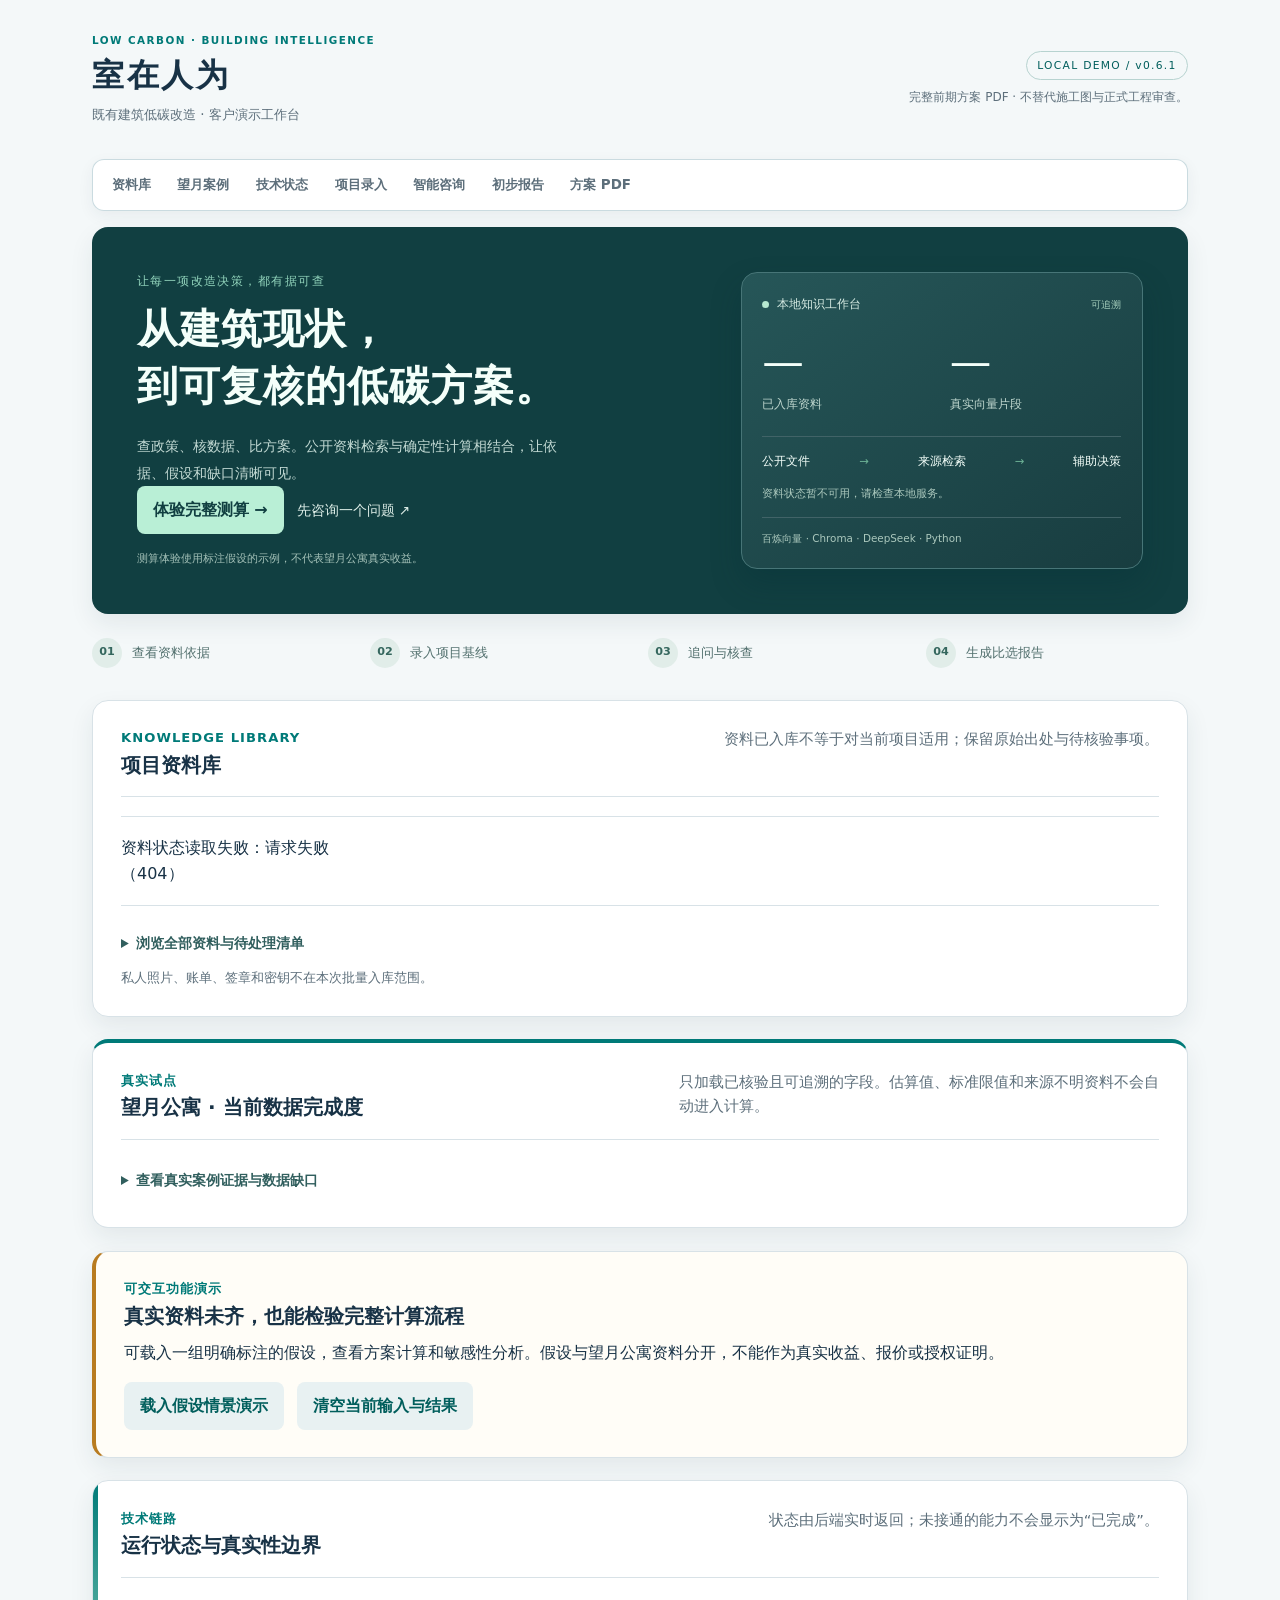
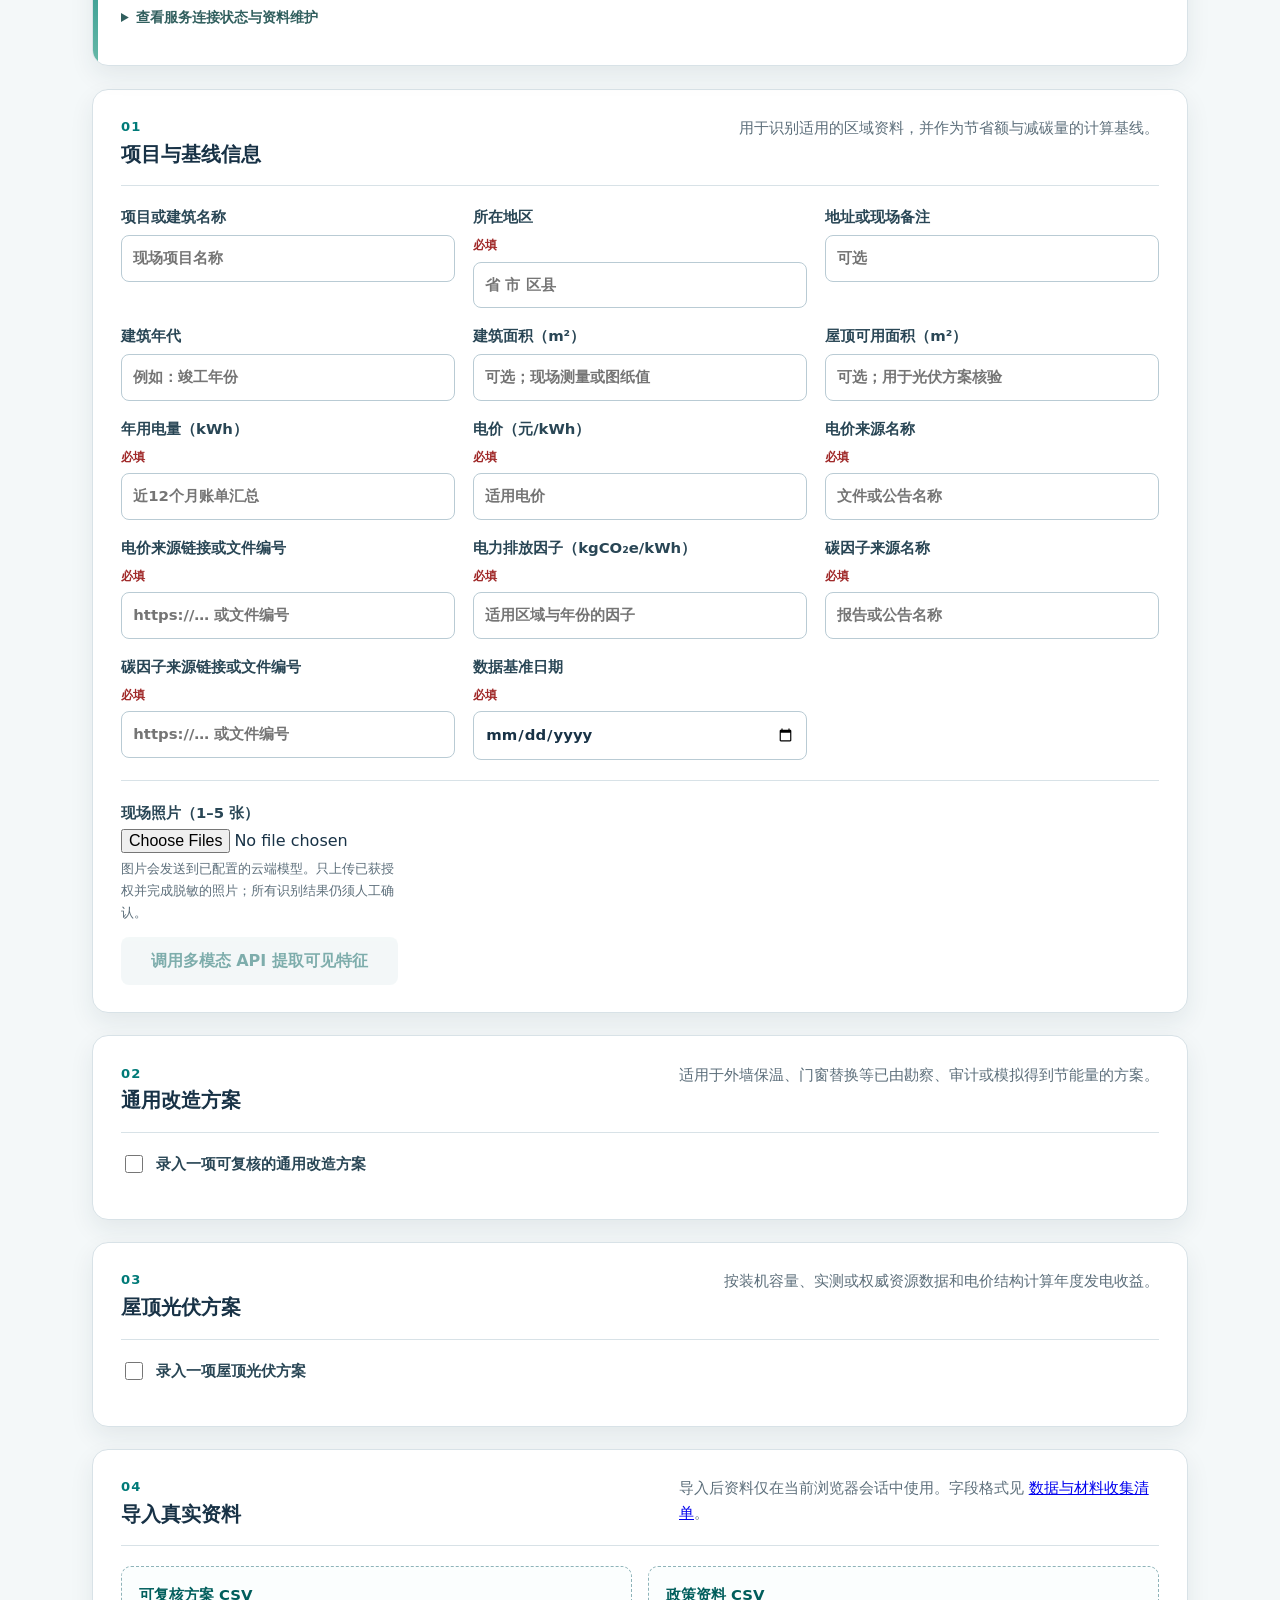
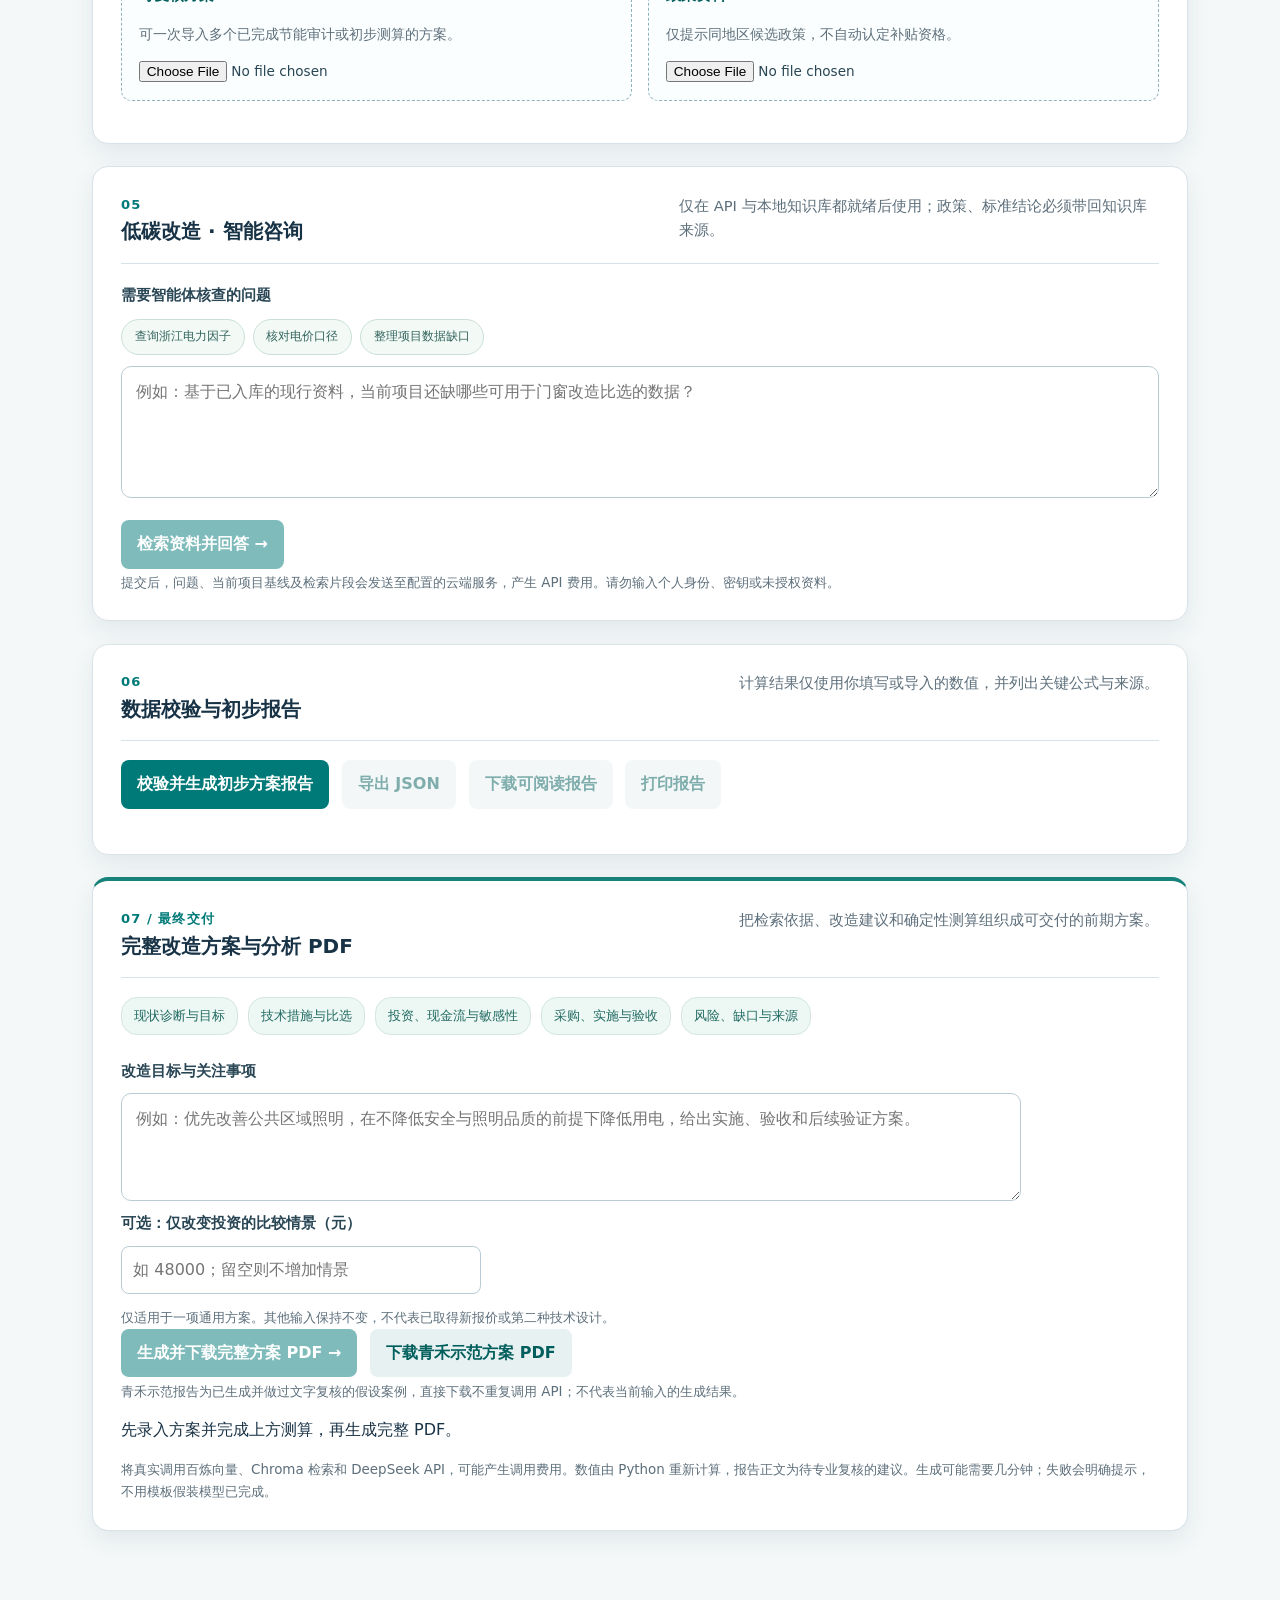
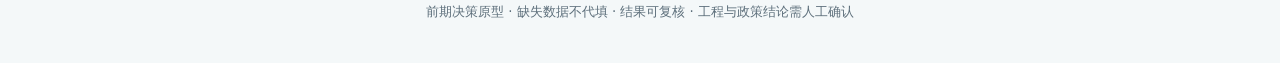
==== commit ae1e8b4f: "Release v0.6.1: verified isolated runtime, current report and source-only packaging" ====
--- a/index.html
+++ b/index.html
@@ -8,7 +8,7 @@
       content="既有建筑低碳改造智能决策体的本地可交互原型"
     />
     <title>室在人为 | 低碳改造智能决策体</title>
-    <link rel="stylesheet" href="styles.css?v=0.6.0" />
+    <link rel="stylesheet" href="styles.css?v=0.6.1" />
   </head>
   <body>
     <header class="site-header">
@@ -17,7 +17,7 @@
         <h1>室在人为</h1>
         <p class="subtitle">既有建筑低碳改造 · 客户演示工作台</p>
       </div>
-      <div class="header-meta"><span class="demo-badge">LOCAL DEMO / v0.6</span><p class="boundary">完整前期方案 PDF · 不替代施工图与正式工程审查。</p></div>
+      <div class="header-meta"><span class="demo-badge">LOCAL DEMO / v0.6.1</span><p class="boundary">完整前期方案 PDF · 不替代施工图与正式工程审查。</p></div>
     </header>
 
     <main>
@@ -411,7 +411,7 @@
         <button id="confirm-accept" class="primary-button" type="button">确认继续</button>
       </div>
     </dialog>
-    <script src="client-ui.js?v=0.6.0"></script>
-    <script src="app.js?v=0.6.0"></script>
+    <script src="client-ui.js?v=0.6.1"></script>
+    <script src="app.js?v=0.6.1"></script>
   </body>
 </html>
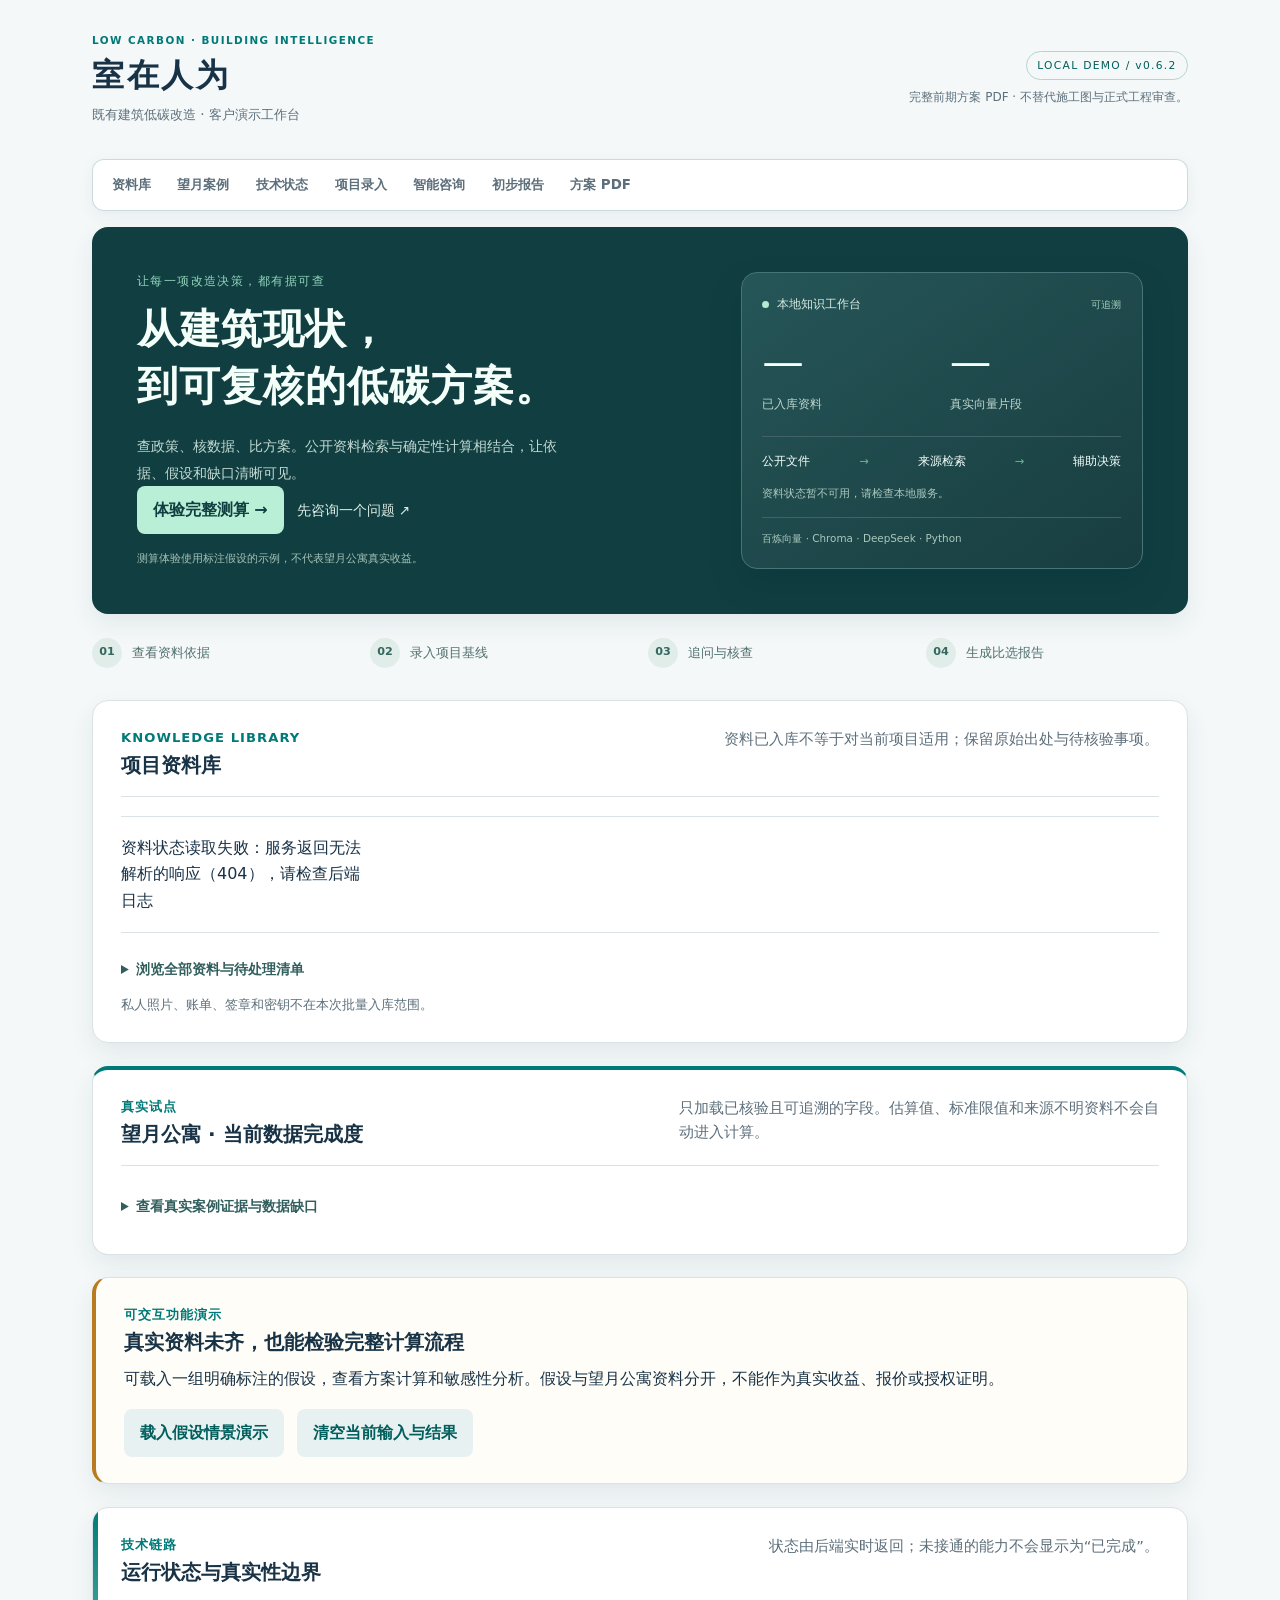
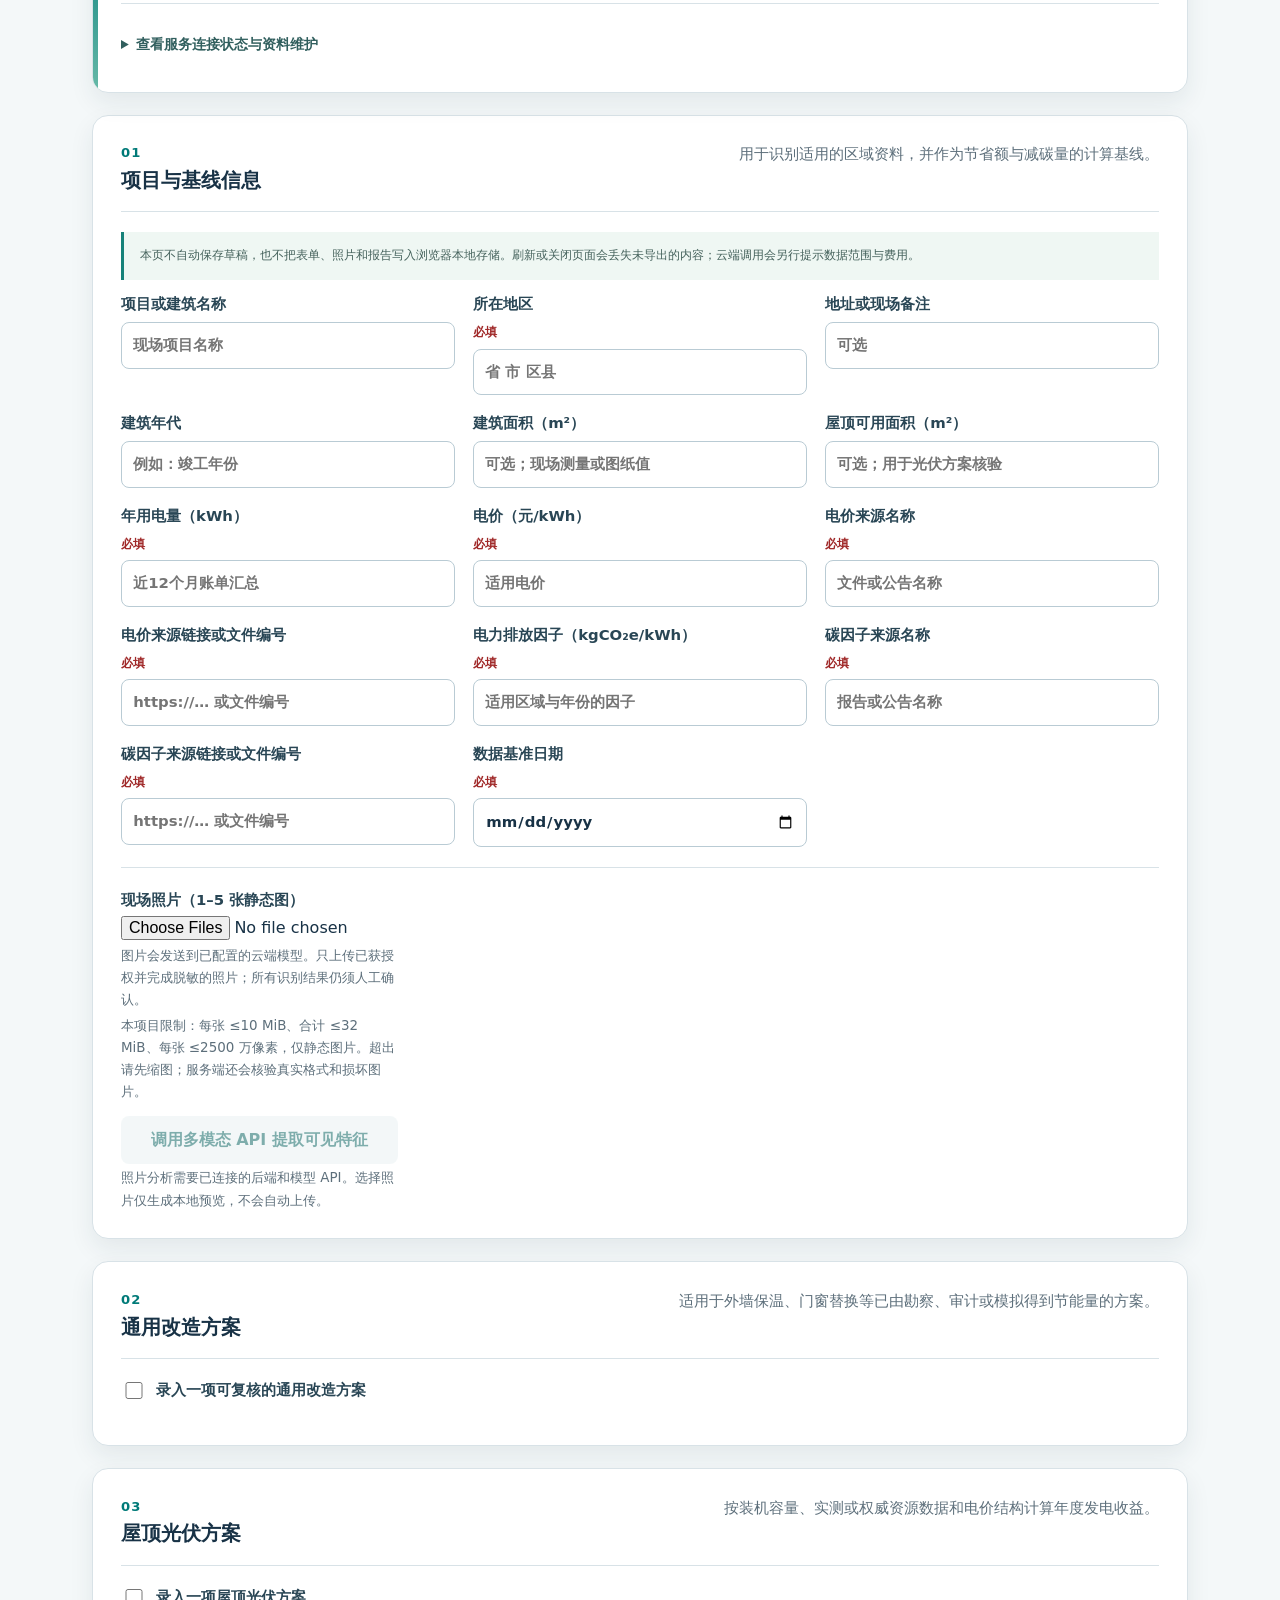
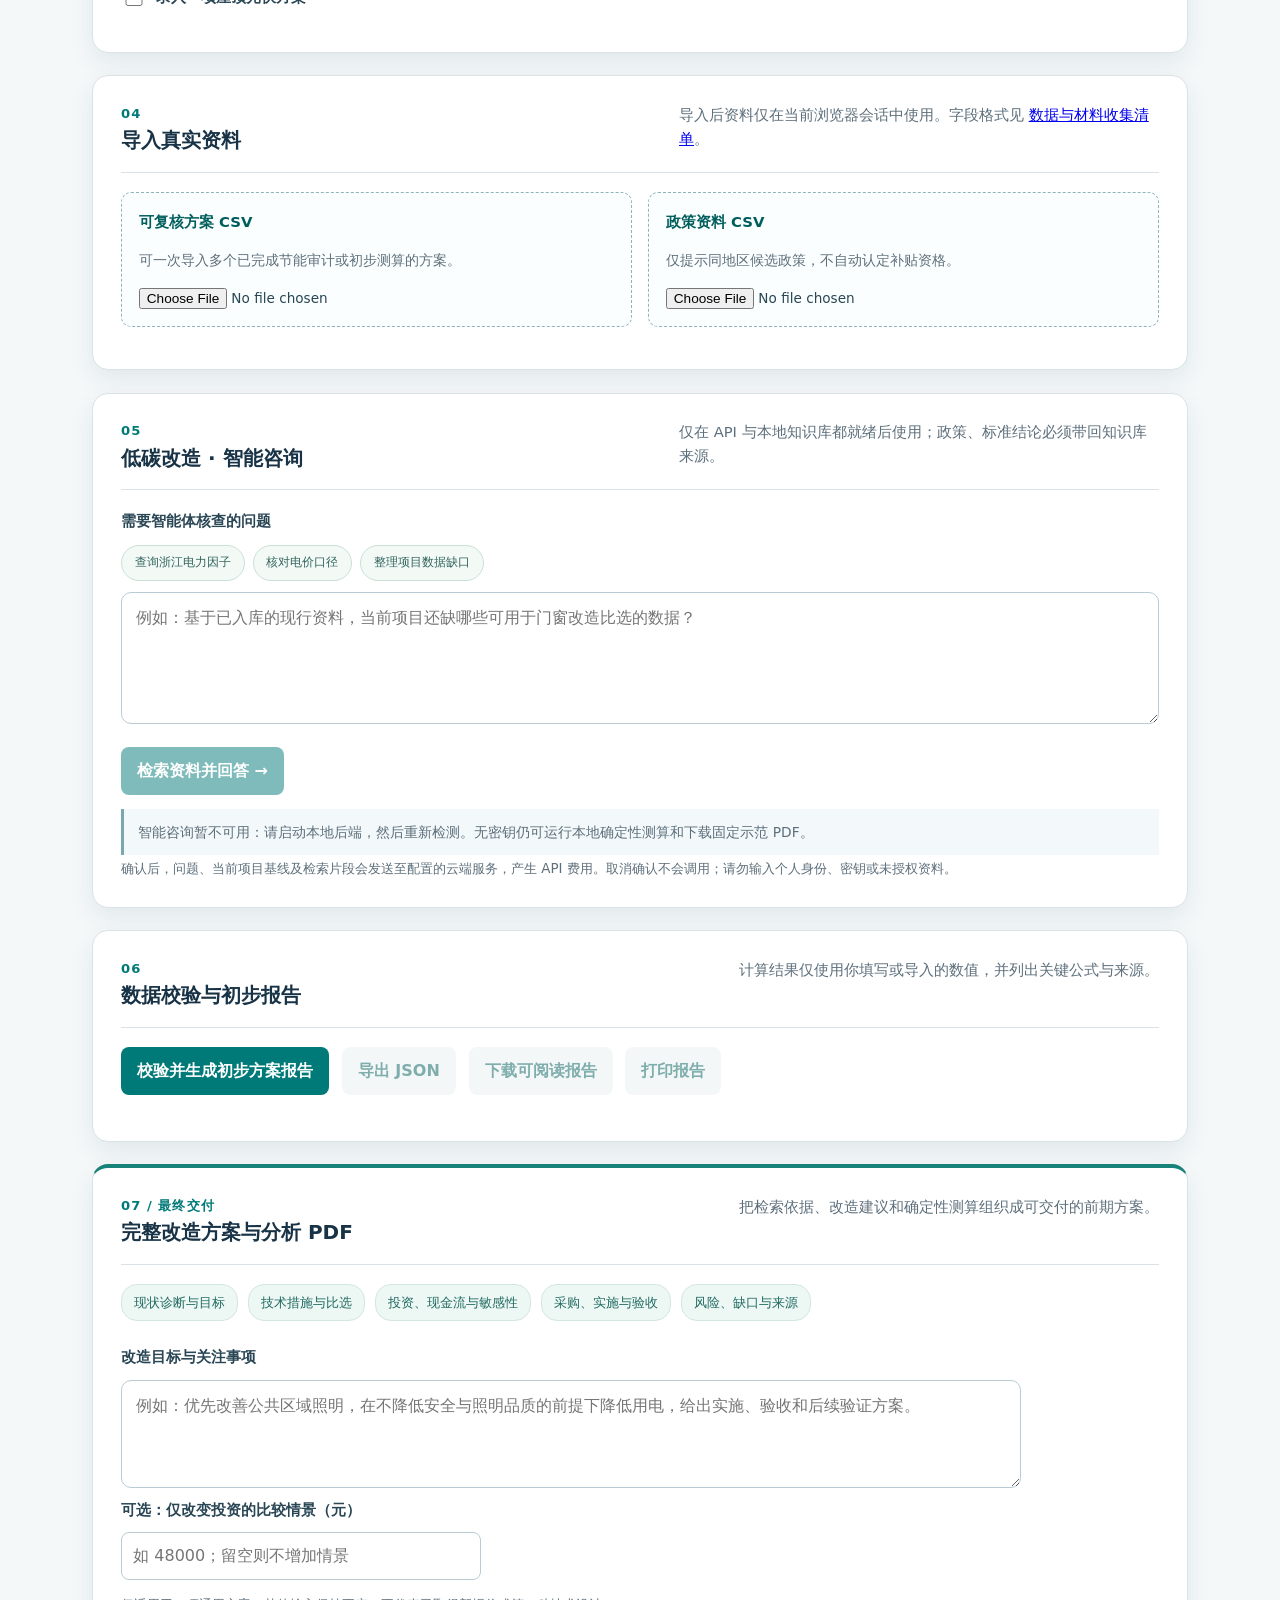
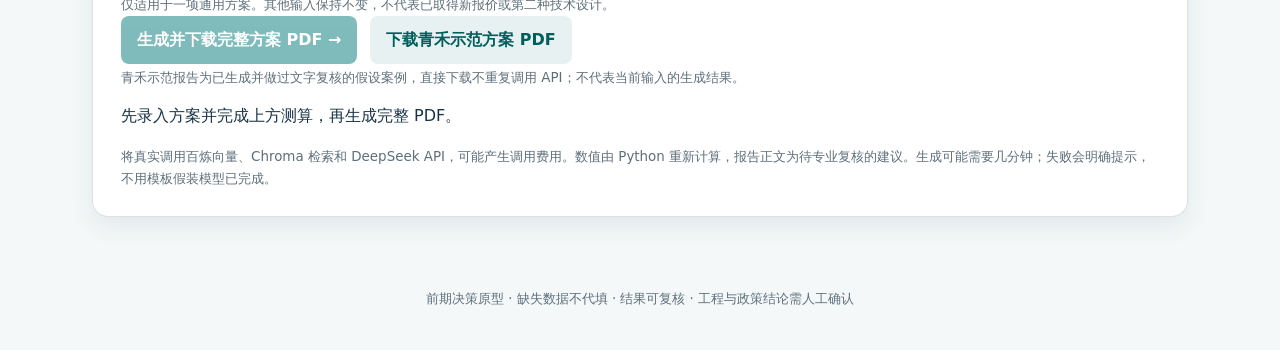
==== commit 1952436e: "Harden v0.6.2 local demo and synchronize r4 delivery" ====
--- a/index.html
+++ b/index.html
@@ -8,16 +8,17 @@
       content="既有建筑低碳改造智能决策体的本地可交互原型"
     />
     <title>室在人为 | 低碳改造智能决策体</title>
-    <link rel="stylesheet" href="styles.css?v=0.6.1" />
+    <link rel="stylesheet" href="styles.css?v=0.6.2-r4" />
   </head>
   <body>
+    <a class="skip-link" href="#project-heading">跳到项目录入</a>
     <header class="site-header">
       <div>
         <p class="eyebrow">LOW CARBON · BUILDING INTELLIGENCE</p>
         <h1>室在人为</h1>
         <p class="subtitle">既有建筑低碳改造 · 客户演示工作台</p>
       </div>
-      <div class="header-meta"><span class="demo-badge">LOCAL DEMO / v0.6.1</span><p class="boundary">完整前期方案 PDF · 不替代施工图与正式工程审查。</p></div>
+      <div class="header-meta"><span class="demo-badge">LOCAL DEMO / v0.6.2</span><p class="boundary">完整前期方案 PDF · 不替代施工图与正式工程审查。</p></div>
     </header>
 
     <main>
@@ -110,7 +111,7 @@
         <details><summary>查看服务连接状态与资料维护</summary>
         <div class="status-grid" id="technology-status" aria-live="polite">
           <div class="status-card"><span>后端服务</span><strong id="status-backend" class="status-pill waiting">检测中</strong></div>
-          <div class="status-card"><span>智能体与多模态 API</span><strong id="status-api" class="status-pill waiting">检测中</strong></div>
+          <div class="status-card"><span>智能体 API 配置（不代表识图已验收）</span><strong id="status-api" class="status-pill waiting">检测中</strong></div>
           <div class="status-card"><span>文本向量服务</span><strong id="status-embedding" class="status-pill waiting">检测中</strong><small id="status-embedding-detail"></small></div>
           <div class="status-card"><span>本地 Chroma RAG</span><strong id="status-rag" class="status-pill waiting">检测中</strong><small id="status-rag-detail"></small></div>
           <div class="status-card"><span>确定性计算引擎</span><strong id="status-tool" class="status-pill waiting">检测中</strong></div>
@@ -128,10 +129,11 @@
           <div class="section-title">
             <div>
               <p class="step">01</p>
-              <h2 id="project-heading">项目与基线信息</h2>
+              <h2 id="project-heading" tabindex="-1">项目与基线信息</h2>
             </div>
             <p>用于识别适用的区域资料，并作为节省额与减碳量的计算基线。</p>
           </div>
+          <p class="session-note">本页不自动保存草稿，也不把表单、照片和报告写入浏览器本地存储。刷新或关闭页面会丢失未导出的内容；云端调用会另行提示数据范围与费用。</p>
           <div class="field-grid">
             <label>
               项目或建筑名称
@@ -192,10 +194,12 @@
           </div>
           <div class="photo-block">
             <div>
-              <label class="file-label" for="photos">现场照片（1–5 张）</label>
+              <label class="file-label" for="photos">现场照片（1–5 张静态图）</label>
               <input id="photos" type="file" accept="image/jpeg,image/png,image/webp,image/gif" multiple />
               <p class="hint">图片会发送到已配置的云端模型。只上传已获授权并完成脱敏的照片；所有识别结果仍须人工确认。</p>
+              <p class="hint">本项目限制：每张 ≤10 MiB、合计 ≤32 MiB、每张 ≤2500 万像素，仅静态图片。超出请先缩图；服务端还会核验真实格式和损坏图片。</p>
               <button class="secondary-button inline-button" id="analyze-photos" type="button" disabled>调用多模态 API 提取可见特征</button>
+              <p id="photo-readiness" class="hint" role="status" aria-live="polite">选择照片仅生成本地预览，不会自动上传。</p>
             </div>
             <div id="photo-preview" class="photo-preview" aria-live="polite"></div>
           </div>
@@ -339,11 +343,12 @@
           </div>
           <label for="agent-question">需要智能体核查的问题</label>
           <div class="question-chips"><button type="button" data-question="请检索2023年浙江省电力平均二氧化碳排放因子，列出数值、单位、来源和适用性限制；区分电力碳足迹因子。">查询浙江电力因子</button><button type="button" data-question="请依据知识库说明工商业输配电价为什么不能直接当作最终购电单价，并列出需要核对的账单字段。">核对电价口径</button><button type="button" data-question="望月公寓尚无真实电费账单、工程量和节能审计。请只列出开展改造比选需要补充的数据、文件格式和获取渠道，不要编造收益或回收期。">整理项目数据缺口</button></div>
-          <textarea id="agent-question" rows="4" placeholder="例如：基于已入库的现行资料，当前项目还缺哪些可用于门窗改造比选的数据？"></textarea>
+          <textarea id="agent-question" rows="4" maxlength="3000" aria-describedby="agent-readiness" placeholder="例如：基于已入库的现行资料，当前项目还缺哪些可用于门窗改造比选的数据？"></textarea>
           <div class="actions compact-actions">
             <button class="primary-button" id="ask-agent" type="button" disabled>检索资料并回答 →</button>
           </div>
-          <p class="hint">提交后，问题、当前项目基线及检索片段会发送至配置的云端服务，产生 API 费用。请勿输入个人身份、密钥或未授权资料。</p>
+          <p id="agent-readiness" class="mode-note" role="status" aria-live="polite">正在检测智能咨询的前提条件；不影响本地测算或固定示范报告。</p>
+          <p class="hint">确认后，问题、当前项目基线及检索片段会发送至配置的云端服务，产生 API 费用。取消确认不会调用；请勿输入个人身份、密钥或未授权资料。</p>
           <div id="agent-result" class="agent-output" hidden aria-live="polite"></div>
         </section>
 
@@ -366,7 +371,7 @@
           <div id="summary" class="summary" hidden></div>
           <div id="sensitivity-results" class="policy-matches" hidden></div>
           <div id="policy-matches" class="policy-matches" hidden></div>
-          <div class="table-wrap" id="result-table-wrap" hidden>
+          <div class="table-wrap" id="result-table-wrap" hidden tabindex="0" role="region" aria-label="方案比选结果，可横向滚动">
             <table>
               <thead>
                 <tr>
@@ -411,7 +416,7 @@
         <button id="confirm-accept" class="primary-button" type="button">确认继续</button>
       </div>
     </dialog>
-    <script src="client-ui.js?v=0.6.1"></script>
-    <script src="app.js?v=0.6.1"></script>
+    <script src="client-ui.js?v=0.6.2-r4"></script>
+    <script src="app.js?v=0.6.2-r4"></script>
   </body>
 </html>
--- a/styles.css
+++ b/styles.css
@@ -304,3 +304,19 @@
 .plan-options { display: grid; gap: 10px; max-width: 900px; }
 .plan-options input { max-width: 360px; }
 #plan-status { margin-top: 14px; overflow-wrap: anywhere; }
+/* Keyboard access and explicit session/privacy boundaries. */
+:focus-visible { outline: 3px solid #d99120; outline-offset: 4px; }
+.actions a.secondary-button:focus-visible { outline: 3px solid #d99120; outline-offset: 4px; }
+.skip-link { position: absolute; left: 16px; top: -80px; z-index: 100; padding: 12px 18px; color: #113f41; background: white; border: 2px solid #168279; border-radius: 8px; }
+.skip-link:focus { top: 16px; }
+.session-note { color: #45625c; background: #eff7f3; border-left: 3px solid #168279; padding: .8rem 1rem; font-size: .78rem; line-height: 1.8; }
+.status-card { min-width: 0; }
+.status-card .status-pill { max-width: 100%; overflow-wrap: anywhere; line-height: 1.45; }
+/* File controls have an intrinsic width: allow grid tracks and items to shrink. */
+.photo-block > *, .upload-card, .field-grid > label, .client-hero > *, .plan-options { min-width: 0; }
+input[type="file"] { display: block; width: 100%; max-width: 100%; min-width: 0; }
+button, .actions > a { max-width: 100%; min-width: 0; white-space: normal; overflow-wrap: anywhere; }
+.table-wrap { max-width: 100%; min-width: 0; }
+@media (max-width: 600px) {
+  .field-grid, .upload-grid, .summary, .photo-block, .status-grid, .case-overview { grid-template-columns: minmax(0, 1fr); }
+}
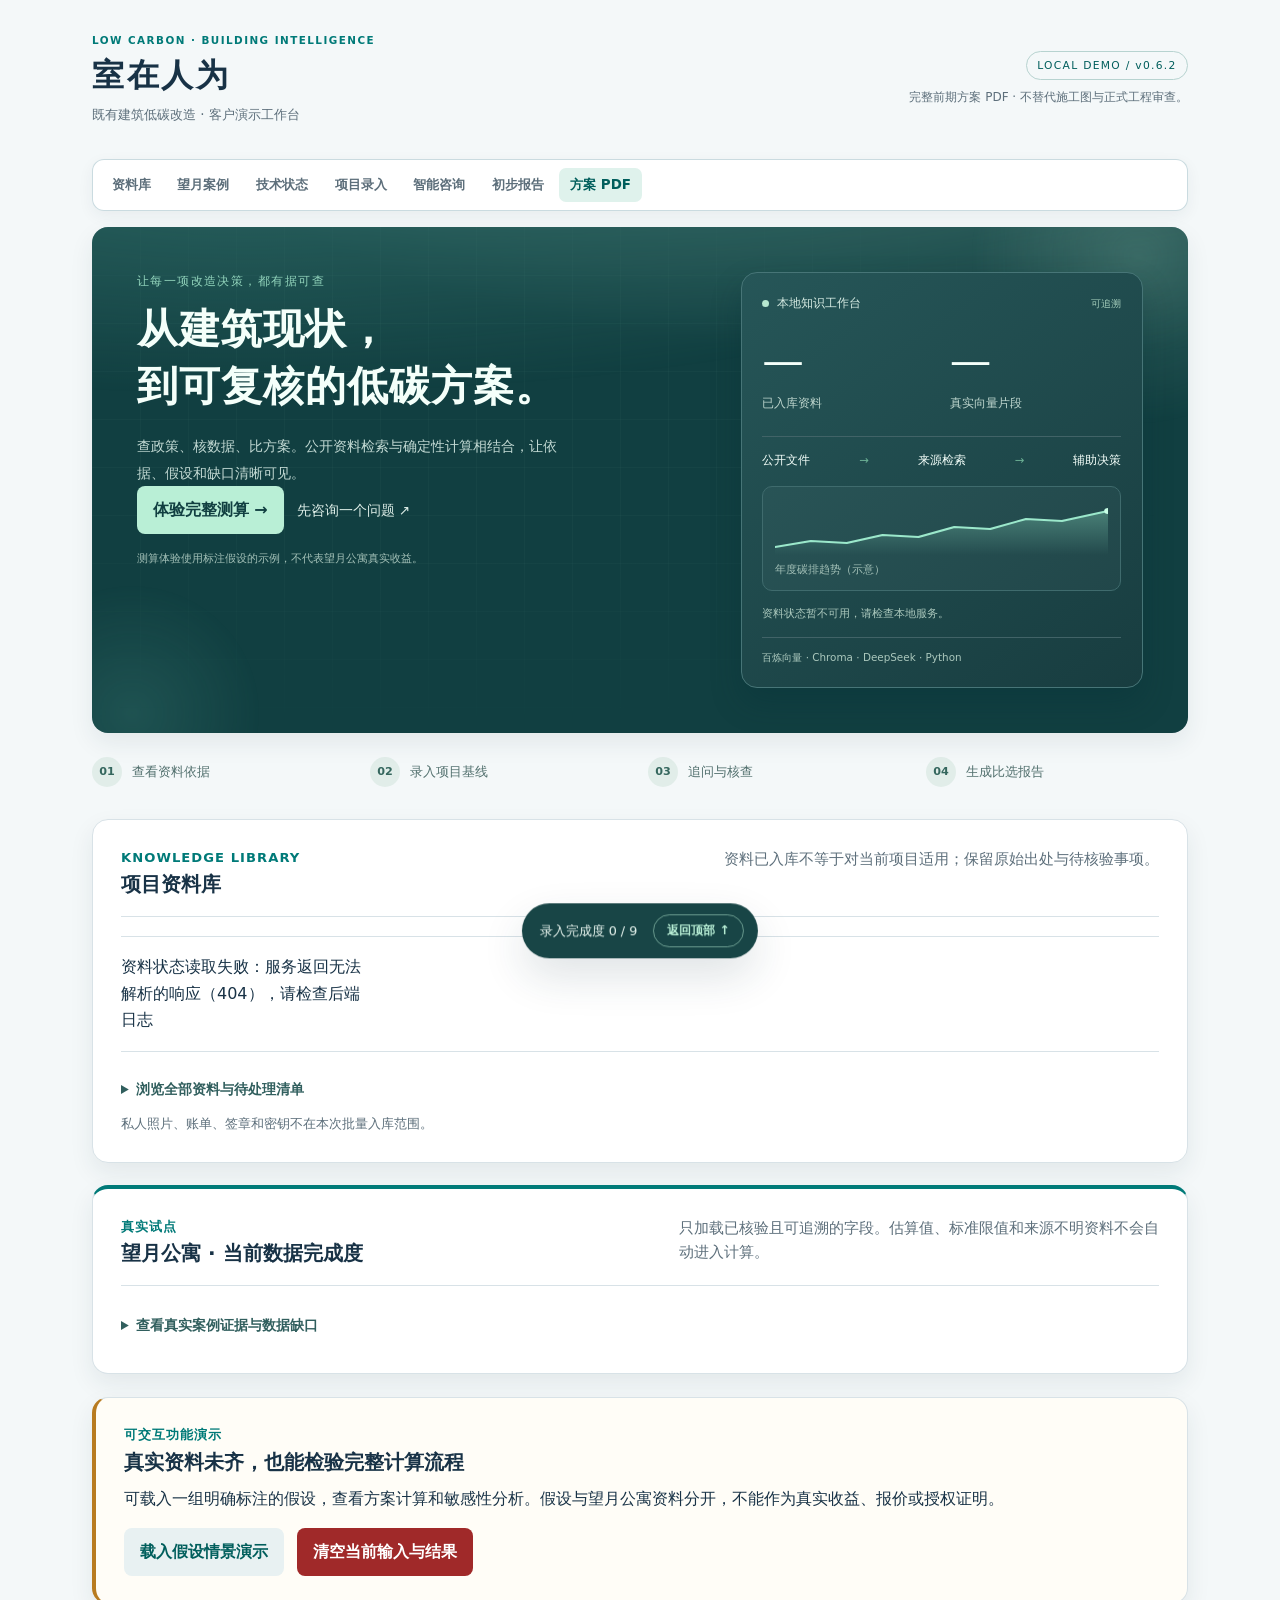
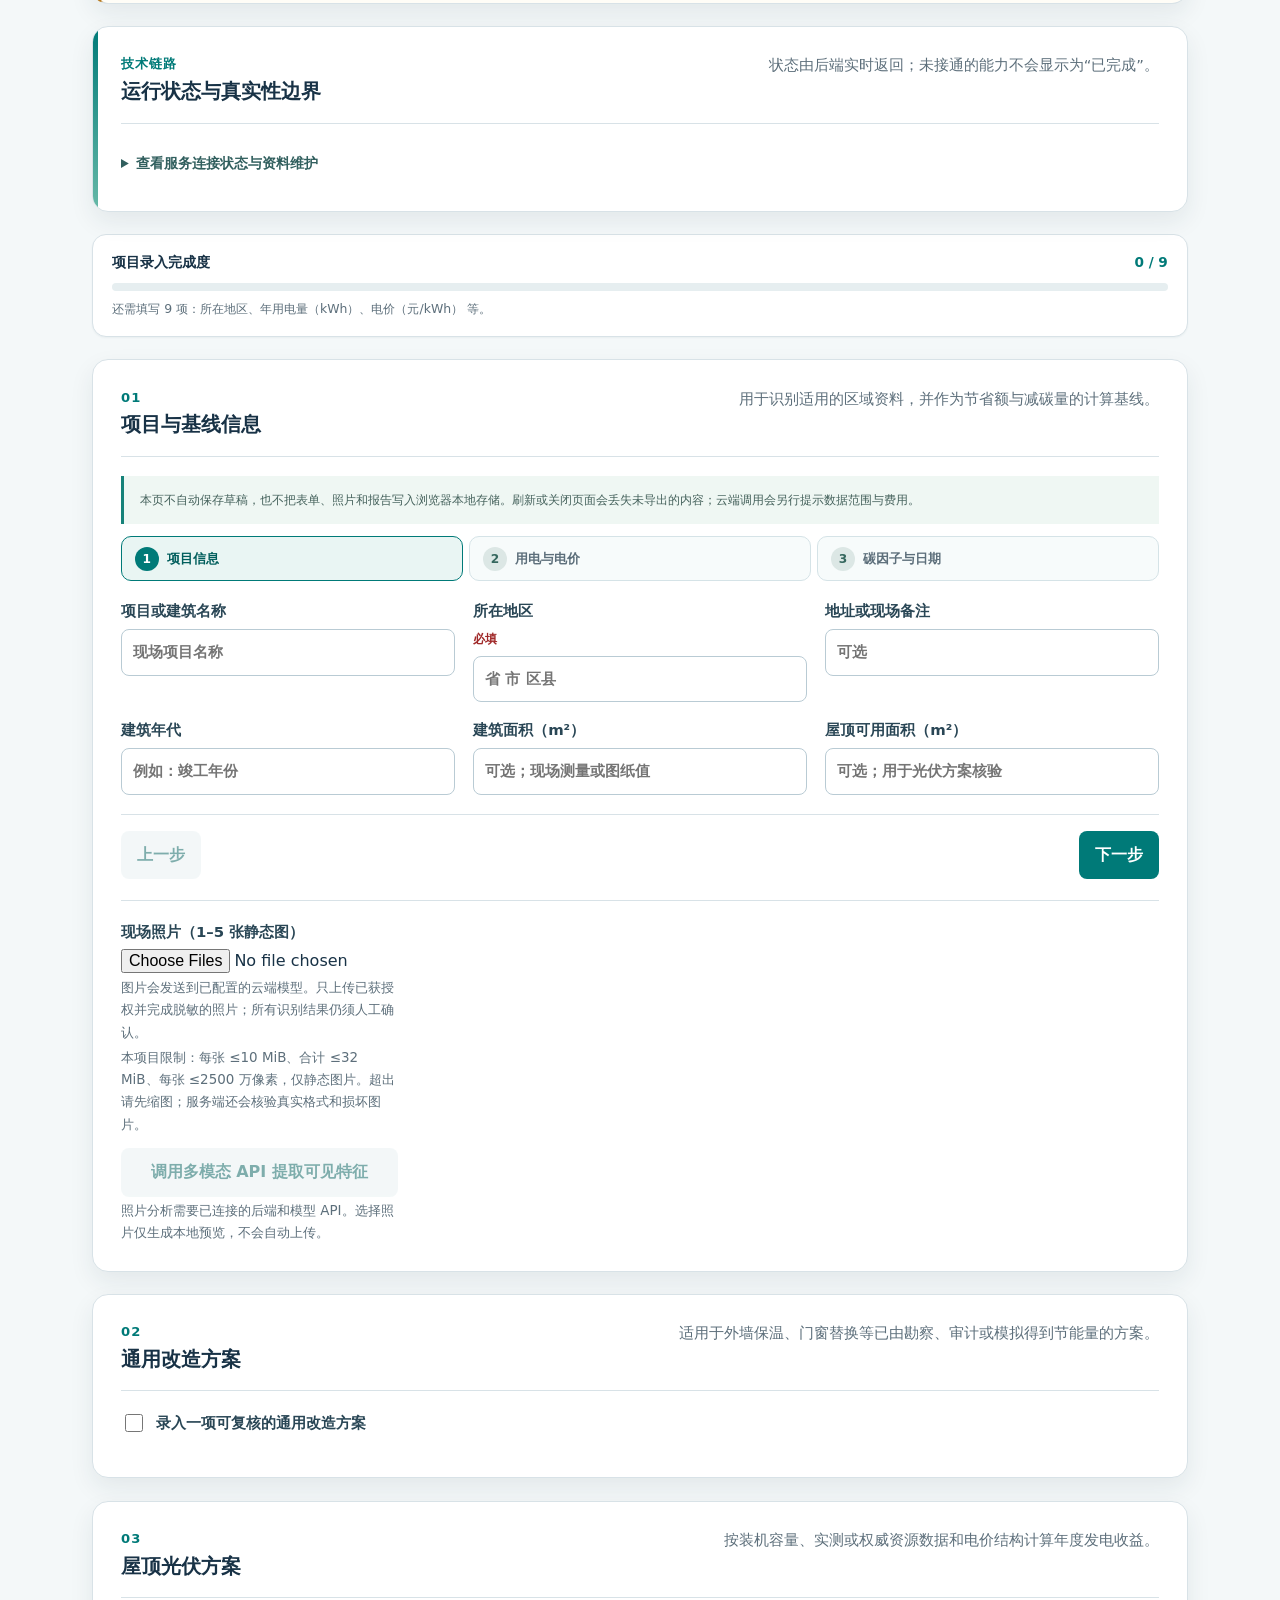
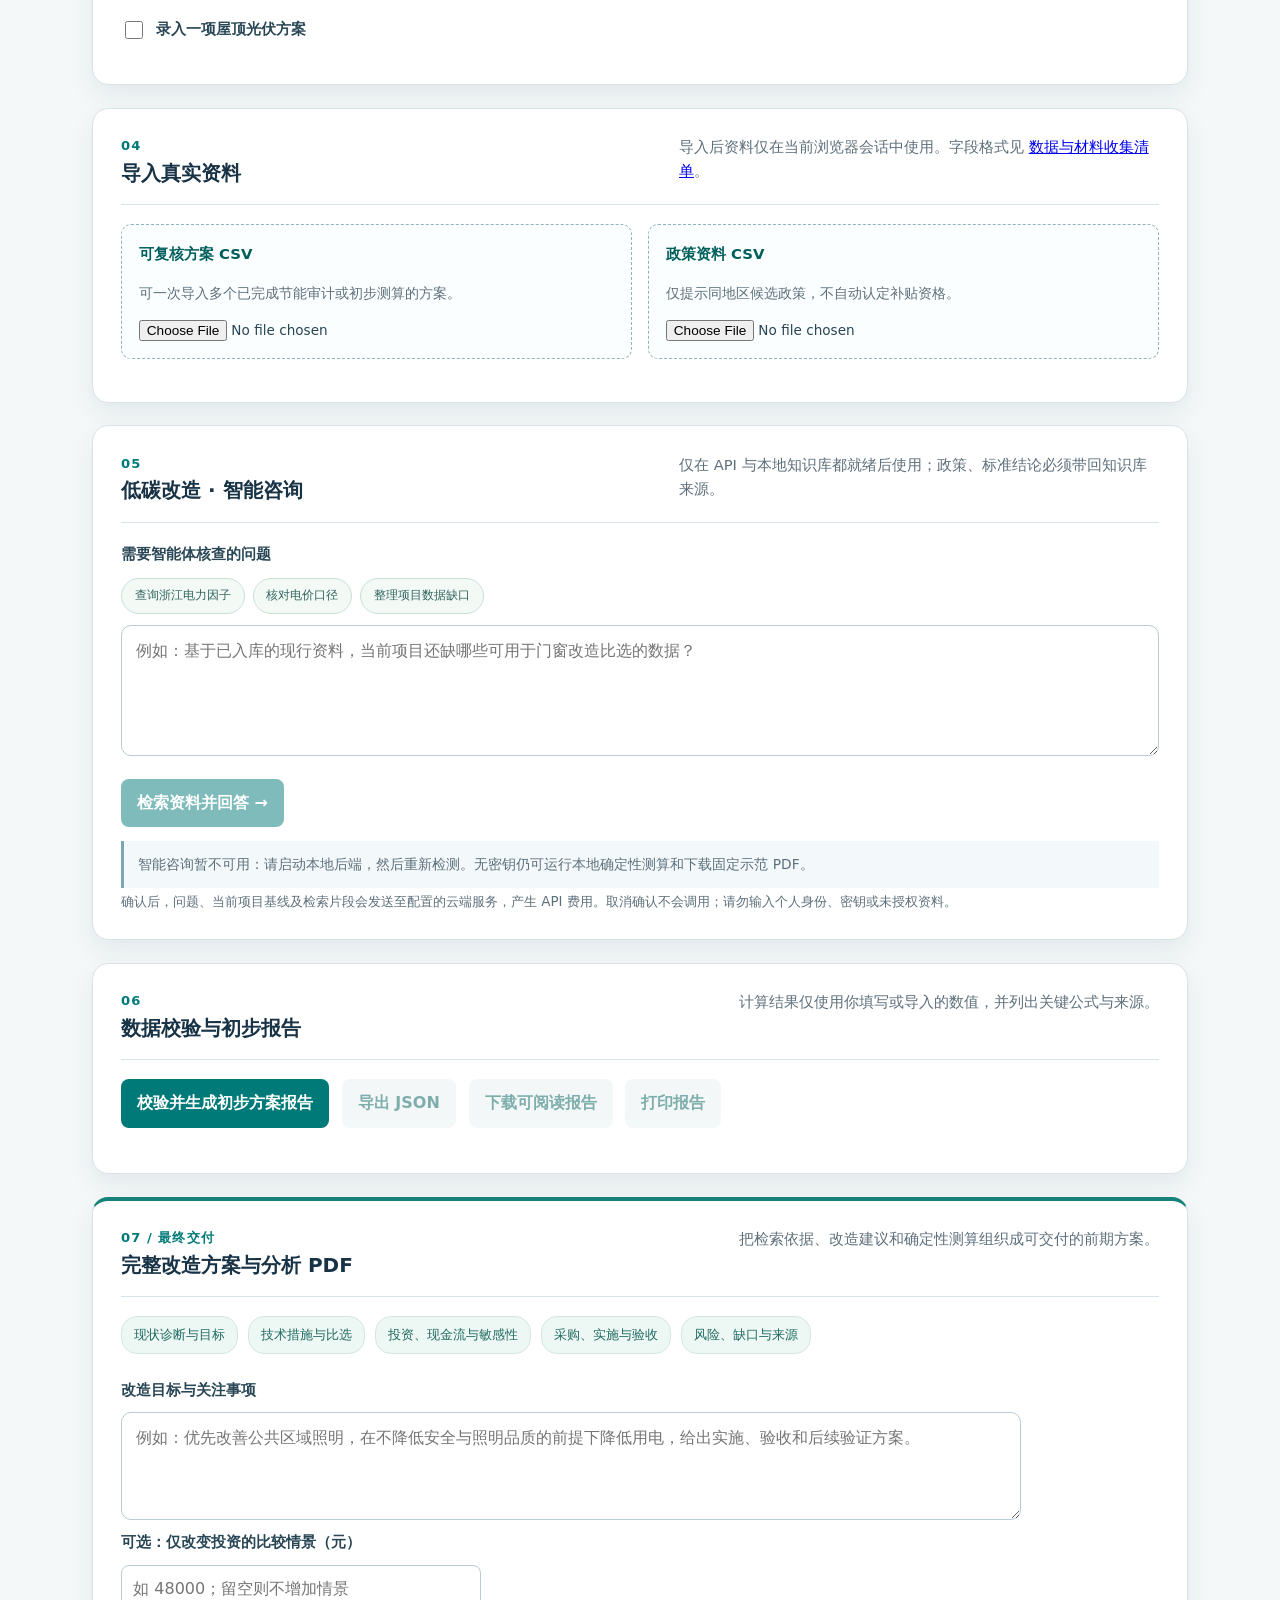
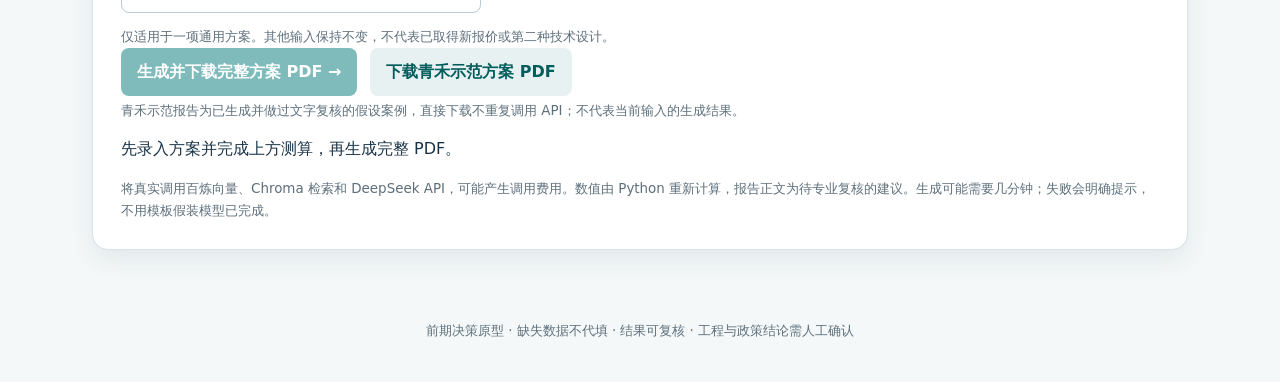
==== commit 96a44392: "校赛前最终核查：修复三项问题并增强前端体验 - 修复 PDF 有效性标签映射不一致（不再泄露英文枚举） - 修复照片分析同步阻塞事件循环（改线程池执行） - 新增前端口径对齐测试 verify_fro" ====
--- a/index.html
+++ b/index.html
@@ -8,7 +8,9 @@
       content="既有建筑低碳改造智能决策体的本地可交互原型"
     />
     <title>室在人为 | 低碳改造智能决策体</title>
-    <link rel="stylesheet" href="styles.css?v=0.6.2-r4" />
+    <link rel="icon" href="data:image/svg+xml,%3Csvg xmlns='http://www.w3.org/2000/svg' viewBox='0 0 32 32'%3E%3Crect width='32' height='32' rx='7' fill='%23007a78'/%3E%3Cpath d='M8 21 L14 11 L18 17 L21 13 L25 21' stroke='%23b9efd6' stroke-width='2.5' fill='none' stroke-linecap='round' stroke-linejoin='round'/%3E%3C/svg%3E" />
+    <link rel="stylesheet" href="styles.css?v=0.6.2-r4.2" />
+    <link rel="stylesheet" href="ux.css?v=0.6.2-r4.2" />
   </head>
   <body>
     <a class="skip-link" href="#project-heading">跳到项目录入</a>
@@ -33,6 +35,10 @@
       </nav>
 
       <section class="intro client-hero" aria-labelledby="intro-heading">
+        <div class="hero-glow" aria-hidden="true"></div>
+        <div class="hero-orb hero-orb-a" aria-hidden="true"></div>
+        <div class="hero-orb hero-orb-b" aria-hidden="true"></div>
+        <div class="hero-grid-lines" aria-hidden="true"></div>
         <div><p class="hero-kicker">让每一项改造决策，都有据可查</p>
           <h2 id="intro-heading">从建筑现状，<br>到可复核的低碳方案。</h2>
           <p class="hero-description">查政策、核数据、比方案。公开资料检索与确定性计算相结合，让依据、假设和缺口清晰可见。</p>
@@ -42,6 +48,20 @@
         <div class="hero-console"><div class="console-top"><span class="pulse-dot"></span><span>本地知识工作台</span><small>可追溯</small></div>
           <div class="hero-metrics"><div><strong id="hero-docs">—</strong><span>已入库资料</span></div><div><strong id="hero-chunks">—</strong><span>真实向量片段</span></div></div>
           <div class="console-flow"><span>公开文件</span><i>→</i><span>来源检索</span><i>→</i><span>辅助决策</span></div>
+          <div class="hero-spark" aria-hidden="true">
+            <svg viewBox="0 0 260 56" preserveAspectRatio="none" role="img" aria-hidden="true">
+              <defs>
+                <linearGradient id="heroSparkFill" x1="0" y1="0" x2="0" y2="1">
+                  <stop offset="0%" stop-color="#8fe3c4" stop-opacity="0.35"/>
+                  <stop offset="100%" stop-color="#8fe3c4" stop-opacity="0"/>
+                </linearGradient>
+              </defs>
+              <path class="hero-spark-area" d="M0,48 L28,42 L56,44 L84,36 L112,38 L140,28 L168,30 L196,20 L224,22 L260,12 L260,56 L0,56 Z" fill="url(#heroSparkFill)"/>
+              <path class="hero-spark-line" d="M0,48 L28,42 L56,44 L84,36 L112,38 L140,28 L168,30 L196,20 L224,22 L260,12" fill="none" stroke="#9be8cb" stroke-width="2" stroke-linecap="round" stroke-linejoin="round"/>
+              <circle cx="260" cy="12" r="3" fill="#c8ffe6"/>
+            </svg>
+            <span>年度碳排趋势（示意）</span>
+          </div>
           <p id="hero-readiness">正在读取资料状态…</p><div class="console-bottom">百炼向量 · Chroma · DeepSeek · Python</div>
         </div>
       </section>
@@ -95,7 +115,7 @@
         <p>可载入一组明确标注的假设，查看方案计算和敏感性分析。假设与望月公寓资料分开，不能作为真实收益、报价或授权证明。</p>
         <div class="actions">
           <button id="load-assumptions" class="secondary-button" type="button">载入假设情景演示</button>
-          <button id="clear-case" class="secondary-button" type="button">清空当前输入与结果</button>
+          <button id="clear-case" class="danger-button" type="button">清空当前输入与结果</button>
         </div>
       </section>
       <div id="data-nature-banner" class="data-nature-banner" role="status" hidden></div>
@@ -134,63 +154,42 @@
             <p>用于识别适用的区域资料，并作为节省额与减碳量的计算基线。</p>
           </div>
           <p class="session-note">本页不自动保存草稿，也不把表单、照片和报告写入浏览器本地存储。刷新或关闭页面会丢失未导出的内容；云端调用会另行提示数据范围与费用。</p>
-          <div class="field-grid">
-            <label>
-              项目或建筑名称
-              <input id="project-name" type="text" autocomplete="off" placeholder="现场项目名称" />
-            </label>
-            <label>
-              所在地区 <span class="required">必填</span>
-              <input id="region" type="text" autocomplete="address-level1" placeholder="省 市 区县" required />
-            </label>
-            <label>
-              地址或现场备注
-              <input id="address" type="text" autocomplete="street-address" placeholder="可选" />
-            </label>
-            <label>
-              建筑年代
-              <input id="construction-year" type="number" min="1800" max="2100" inputmode="numeric" placeholder="例如：竣工年份" />
-            </label>
-            <label>
-              建筑面积（m²）
-              <input id="floor-area" type="number" min="0" step="0.01" inputmode="decimal" placeholder="可选；现场测量或图纸值" />
-            </label>
-            <label>
-              屋顶可用面积（m²）
-              <input id="roof-area" type="number" min="0" step="0.01" inputmode="decimal" placeholder="可选；用于光伏方案核验" />
-            </label>
-            <label>
-              年用电量（kWh） <span class="required">必填</span>
-              <input id="annual-electricity" type="number" min="0" step="0.01" inputmode="decimal" required placeholder="近12个月账单汇总" />
-            </label>
-            <label>
-              电价（元/kWh） <span class="required">必填</span>
-              <input id="electricity-price" type="number" min="0" step="0.0001" inputmode="decimal" required placeholder="适用电价" />
-            </label>
-            <label>
-              电价来源名称 <span class="required">必填</span>
-              <input id="electricity-price-source" type="text" required placeholder="文件或公告名称" />
-            </label>
-            <label>
-              电价来源链接或文件编号 <span class="required">必填</span>
-              <input id="electricity-price-url" type="text" required placeholder="https://… 或文件编号" />
-            </label>
-            <label>
-              电力排放因子（kgCO₂e/kWh） <span class="required">必填</span>
-              <input id="carbon-factor" type="number" min="0" step="0.000001" inputmode="decimal" required placeholder="适用区域与年份的因子" />
-            </label>
-            <label>
-              碳因子来源名称 <span class="required">必填</span>
-              <input id="carbon-source" type="text" required placeholder="报告或公告名称" />
-            </label>
-            <label>
-              碳因子来源链接或文件编号 <span class="required">必填</span>
-              <input id="carbon-url" type="text" required placeholder="https://… 或文件编号" />
-            </label>
-            <label>
-              数据基准日期 <span class="required">必填</span>
-              <input id="baseline-date" type="date" required />
-            </label>
+          <div class="wizard" id="base-wizard">
+            <div class="wizard-steps" role="tablist" aria-label="基线录入步骤">
+              <button type="button" class="wizard-step active" data-step="1" role="tab" aria-selected="true"><span class="wizard-step-num">1</span><span class="wizard-step-label">项目信息</span></button>
+              <button type="button" class="wizard-step" data-step="2" role="tab" aria-selected="false"><span class="wizard-step-num">2</span><span class="wizard-step-label">用电与电价</span></button>
+              <button type="button" class="wizard-step" data-step="3" role="tab" aria-selected="false"><span class="wizard-step-num">3</span><span class="wizard-step-label">碳因子与日期</span></button>
+            </div>
+            <div class="wizard-panel active" data-step="1" role="tabpanel">
+              <div class="field-grid">
+                <label>项目或建筑名称<input id="project-name" type="text" autocomplete="off" placeholder="现场项目名称" /></label>
+                <label>所在地区 <span class="required">必填</span><input id="region" type="text" autocomplete="address-level1" placeholder="省 市 区县" required /></label>
+                <label>地址或现场备注<input id="address" type="text" autocomplete="street-address" placeholder="可选" /></label>
+                <label>建筑年代<input id="construction-year" type="number" min="1800" max="2100" inputmode="numeric" placeholder="例如：竣工年份" /></label>
+                <label>建筑面积（m²）<input id="floor-area" type="number" min="0" step="0.01" inputmode="decimal" placeholder="可选；现场测量或图纸值" /></label>
+                <label>屋顶可用面积（m²）<input id="roof-area" type="number" min="0" step="0.01" inputmode="decimal" placeholder="可选；用于光伏方案核验" /></label>
+              </div>
+            </div>
+            <div class="wizard-panel" data-step="2" role="tabpanel" hidden>
+              <div class="field-grid">
+                <label>年用电量（kWh） <span class="required">必填</span><input id="annual-electricity" type="number" min="0" step="0.01" inputmode="decimal" required placeholder="近12个月账单汇总" /></label>
+                <label>电价（元/kWh） <span class="required">必填</span><input id="electricity-price" type="number" min="0" step="0.0001" inputmode="decimal" required placeholder="适用电价" /></label>
+                <label>电价来源名称 <span class="required">必填</span><input id="electricity-price-source" type="text" required placeholder="文件或公告名称" /></label>
+                <label>电价来源链接或文件编号 <span class="required">必填</span><input id="electricity-price-url" type="text" required placeholder="https://… 或文件编号" /></label>
+              </div>
+            </div>
+            <div class="wizard-panel" data-step="3" role="tabpanel" hidden>
+              <div class="field-grid">
+                <label>电力排放因子（kgCO₂e/kWh） <span class="required">必填</span><input id="carbon-factor" type="number" min="0" step="0.000001" inputmode="decimal" required placeholder="适用区域与年份的因子" /></label>
+                <label>碳因子来源名称 <span class="required">必填</span><input id="carbon-source" type="text" required placeholder="报告或公告名称" /></label>
+                <label>碳因子来源链接或文件编号 <span class="required">必填</span><input id="carbon-url" type="text" required placeholder="https://… 或文件编号" /></label>
+                <label>数据基准日期 <span class="required">必填</span><input id="baseline-date" type="date" required /></label>
+              </div>
+            </div>
+            <div class="wizard-nav">
+              <button type="button" class="secondary-button" id="wizard-prev" disabled>上一步</button>
+              <button type="button" class="primary-button" id="wizard-next">下一步</button>
+            </div>
           </div>
           <div class="photo-block">
             <div>
@@ -369,6 +368,18 @@
           <div id="validation" class="validation" aria-live="polite"></div>
           <p id="report-nature" class="data-nature-banner" hidden></p>
           <div id="summary" class="summary" hidden></div>
+          <div id="charts" class="charts" hidden>
+            <section class="chart-card" aria-label="方案净投资对比">
+              <h3>方案净投资对比</h3>
+              <p class="hint">各方案净投资（元），含「维持现状」基准。</p>
+              <div id="chart-investment" class="chart-host"></div>
+            </section>
+            <section class="chart-card" aria-label="15 年累计现金流">
+              <h3>15 年累计现金流（不折现）</h3>
+              <p class="hint">按年净收益不变的演示假设；不含折现、替换成本，不代表财务可研。</p>
+              <div id="chart-cashflow" class="chart-host"></div>
+            </section>
+          </div>
           <div id="sensitivity-results" class="policy-matches" hidden></div>
           <div id="policy-matches" class="policy-matches" hidden></div>
           <div class="table-wrap" id="result-table-wrap" hidden tabindex="0" role="region" aria-label="方案比选结果，可横向滚动">
@@ -416,7 +427,9 @@
         <button id="confirm-accept" class="primary-button" type="button">确认继续</button>
       </div>
     </dialog>
-    <script src="client-ui.js?v=0.6.2-r4"></script>
-    <script src="app.js?v=0.6.2-r4"></script>
+    <script src="client-ui.js?v=0.6.2-r4.2"></script>
+    <script src="app.js?v=0.6.2-r4.2"></script>
+    <script src="charts.js?v=0.6.2-r4.2"></script>
+    <script src="ux.js?v=0.6.2-r4.2"></script>
   </body>
 </html>
--- a/styles.css
+++ b/styles.css
@@ -1,17 +1,54 @@
 [hidden] { display: none !important; }
 
 :root {
+  /* 色彩 · 中性 */
   --ink: #183246;
   --muted: #5d6f7b;
   --line: #d8e2e7;
   --paper: #ffffff;
   --page: #f4f8f9;
+
+  /* 色彩 · 品牌 */
   --accent: #007a78;
   --accent-dark: #005e5c;
+  --accent-soft: #67b9a8;
   --pale: #e9f5f3;
+  --pale-deep: #dff2ec;
+
+  /* 色彩 · 语义 */
   --warn: #9a5f00;
+  --warn-bg: #fff0d5;
+  --warn-line: #eadbb6;
   --danger: #a02929;
+  --danger-bg: #ffe3e3;
+  --danger-line: #efd0d0;
+  --success: #075f4a;
+  --success-bg: #dff4eb;
+  --info: #0b5d7a;
+
+  /* 色彩 · 交互 */
+  --focus-ring: rgba(0, 122, 120, 0.3);
+  --hover-overlay: rgba(0, 94, 92, 0.07);
+
+  /* 圆角 */
+  --r-sm: 8px;
+  --r-md: 10px;
+  --r-lg: 14px;
+  --r-xl: 16px;
+  --r-pill: 999px;
+
+  /* 间距（4px 基准） */
+  --sp-1: 0.25rem;
+  --sp-2: 0.5rem;
+  --sp-3: 0.75rem;
+  --sp-4: 1rem;
+  --sp-6: 1.5rem;
+  --sp-8: 2rem;
+
+  /* 阴影层级 */
+  --shadow-sm: 0 1px 2px rgba(26, 55, 70, 0.05);
   --shadow: 0 10px 24px rgba(26, 55, 70, 0.08);
+  --shadow-lg: 0 18px 44px rgba(26, 55, 70, 0.14);
 }
 
 * { box-sizing: border-box; }
@@ -107,7 +144,7 @@
   font: inherit;
   min-height: 108px;
 }
-input:focus, textarea:focus { outline: 3px solid rgba(0, 122, 120, 0.22); border-color: var(--accent); }
+input:focus, textarea:focus { outline: 3px solid var(--focus-ring); border-color: var(--accent); }
 .required { color: var(--danger); font-size: 0.78rem; }
 .hint { margin: 0.2rem 0 0; color: var(--muted); font-size: 0.84rem; font-weight: 400; }
 
@@ -166,10 +203,13 @@
 
 .actions { display: flex; flex-wrap: wrap; gap: 0.8rem; }
 button { border: 0; border-radius: 8px; padding: 0.68rem 1rem; cursor: pointer; font-weight: 700; }
-button:focus-visible { outline: 3px solid rgba(0, 122, 120, 0.28); outline-offset: 2px; }
+button:focus-visible { outline: 3px solid var(--focus-ring); outline-offset: 2px; }
 .primary-button { color: #fff; background: var(--accent); }
 .primary-button:hover { background: var(--accent-dark); }
 .secondary-button { color: var(--accent-dark); background: #e8f1f2; }
+.secondary-button:hover { background: #d9e9e8; }
+.danger-button { color: #fff; background: var(--danger); }
+.danger-button:hover { background: #7d2020; }
 .actions a.secondary-button { display: inline-flex; align-items: center; padding: .68rem 1rem; border-radius: 8px; text-decoration: none; font-weight: 700; }
 .actions a.secondary-button:hover { background: #d9e9e8; }
 .actions a.secondary-button:focus-visible { outline: 3px solid rgba(0,122,120,.28); outline-offset: 2px; }
@@ -305,8 +345,8 @@
 .plan-options input { max-width: 360px; }
 #plan-status { margin-top: 14px; overflow-wrap: anywhere; }
 /* Keyboard access and explicit session/privacy boundaries. */
-:focus-visible { outline: 3px solid #d99120; outline-offset: 4px; }
-.actions a.secondary-button:focus-visible { outline: 3px solid #d99120; outline-offset: 4px; }
+:focus-visible { outline: 3px solid var(--focus-ring); outline-offset: 3px; }
+.actions a.secondary-button:focus-visible { outline: 3px solid var(--focus-ring); outline-offset: 3px; }
 .skip-link { position: absolute; left: 16px; top: -80px; z-index: 100; padding: 12px 18px; color: #113f41; background: white; border: 2px solid #168279; border-radius: 8px; }
 .skip-link:focus { top: 16px; }
 .session-note { color: #45625c; background: #eff7f3; border-left: 3px solid #168279; padding: .8rem 1rem; font-size: .78rem; line-height: 1.8; }
@@ -320,3 +360,105 @@
 @media (max-width: 600px) {
   .field-grid, .upload-grid, .summary, .photo-block, .status-grid, .case-overview { grid-template-columns: minmax(0, 1fr); }
 }
+
+/* ── UI 一致性增强：微交互、状态反馈、减少动效 ─────────────────────── */
+/* 主按钮与次按钮统一过渡 */
+.primary-button, .secondary-button, .danger-button, .actions a.secondary-button {
+  transition: background-color 0.16s ease, box-shadow 0.16s ease, transform 0.16s ease;
+}
+.primary-button:hover, .secondary-button:hover, .danger-button:hover,
+.actions a.secondary-button:hover { box-shadow: 0 4px 12px rgba(26, 55, 70, 0.12); }
+.primary-button:active, .secondary-button:active, .danger-button:active,
+.actions a.secondary-button:active { transform: translateY(1px); }
+
+/* 结果表斑马纹 + 首行强调，提升大表可读性 */
+#result-table tbody tr:nth-child(even) { background: #fbfdfd; }
+#result-table tbody tr:hover { background: var(--pale, #e9f5f3); }
+
+/* 状态卡片 hover 反馈 */
+.status-card { transition: border-color 0.16s ease, box-shadow 0.16s ease; }
+.status-card:hover { border-color: var(--accent-soft, #67b9a8); box-shadow: var(--shadow-sm, 0 1px 2px rgba(26,55,70,.05)); }
+
+/* 知识库卡片 hover */
+.knowledge-item, .source-card { transition: border-color 0.16s ease, box-shadow 0.16s ease; }
+.knowledge-item:hover, .source-card:hover { border-color: #b7d3d0; box-shadow: var(--shadow-sm, 0 1px 2px rgba(26,55,70,.05)); }
+
+/* 链接统一过渡 */
+.text-link, .hero-link, .page-nav a, .knowledge-bottom a, .source-card a { transition: color 0.16s ease, background-color 0.16s ease; }
+
+/* 输入框过渡 */
+input[type="text"], input[type="number"], input[type="date"], textarea { transition: border-color 0.16s ease, box-shadow 0.16s ease; }
+input[type="text"]:hover, input[type="number"]:hover, input[type="date"]:hover, textarea:hover { border-color: #9ab8c2; }
+
+/* 减少动效偏好：关闭非必要过渡与动画 */
+@media (prefers-reduced-motion: reduce) {
+  *, *::before, *::after { animation-duration: 0.001s !important; animation-iteration-count: 1 !important; transition-duration: 0.001s !important; }
+}
+
+/* ── Hero 渐变光晕与装饰 ───────────────────────────────────────── */
+.client-hero { isolation: isolate; }
+.hero-glow {
+  position: absolute; inset: -30% -10% auto -10%; height: 70%; z-index: -1;
+  background: radial-gradient(ellipse at 20% 30%, rgba(103, 185, 168, 0.28), transparent 60%),
+              radial-gradient(ellipse at 75% 10%, rgba(185, 239, 214, 0.22), transparent 55%);
+  filter: blur(6px); pointer-events: none;
+}
+.hero-orb { position: absolute; border-radius: 50%; z-index: -1; pointer-events: none; filter: blur(1px); }
+.hero-orb-a { width: 340px; height: 340px; right: -120px; top: -140px; background: radial-gradient(circle, rgba(185,239,214,0.18), transparent 70%); }
+.hero-orb-b { width: 260px; height: 260px; left: -90px; bottom: -110px; background: radial-gradient(circle, rgba(103,185,168,0.16), transparent 70%); }
+.hero-grid-lines {
+  position: absolute; inset: 0; z-index: -1; pointer-events: none; opacity: 0.5;
+  background-image: linear-gradient(rgba(185,239,214,0.06) 1px, transparent 1px),
+                    linear-gradient(90deg, rgba(185,239,214,0.06) 1px, transparent 1px);
+  background-size: 48px 48px;
+  -webkit-mask-image: radial-gradient(ellipse at 30% 40%, black 30%, transparent 75%);
+  mask-image: radial-gradient(ellipse at 30% 40%, black 30%, transparent 75%);
+}
+.hero-spark { margin: 1rem 0 0.4rem; padding: 0.7rem 0.75rem; border: 1px solid #3f6b6d; border-radius: 10px; background: rgba(255,255,255,0.03); }
+.hero-spark svg { display: block; width: 100%; height: 56px; }
+.hero-spark span { display: block; margin-top: 0.4rem; color: #a4c1b8; font-size: 0.66rem; }
+.hero-spark-line { animation: dash 2.4s ease-out forwards; stroke-dasharray: 400; stroke-dashoffset: 400; }
+@keyframes dash { to { stroke-dashoffset: 0; } }
+@media (prefers-reduced-motion: reduce) { .hero-spark-line { animation: none; stroke-dasharray: none; stroke-dashoffset: 0; } }
+
+/* ── 基线多步向导 ─────────────────────────────────────────────── */
+.wizard { margin-bottom: 1.3rem; }
+.wizard-steps { display: flex; gap: 0.4rem; margin-bottom: 1.1rem; }
+.wizard-step {
+  display: flex; align-items: center; gap: 0.5rem; flex: 1; min-width: 0;
+  padding: 0.6rem 0.8rem; border: 1px solid #d5e3e7; border-radius: 10px; background: #f7fbfb;
+  color: #5d6f7b; font-weight: 650; font-size: 0.84rem; text-align: left; cursor: pointer;
+  transition: border-color 0.16s ease, background-color 0.16s ease;
+}
+.wizard-step-num {
+  display: grid; place-items: center; flex-shrink: 0; width: 24px; height: 24px;
+  border-radius: 50%; background: #dce7e5; color: #35675e; font-size: 0.76rem; font-weight: 700;
+}
+.wizard-step-label { overflow: hidden; text-overflow: ellipsis; white-space: nowrap; }
+.wizard-step.active { border-color: var(--accent, #007a78); background: var(--pale, #e9f5f3); color: var(--accent-dark, #005e5c); }
+.wizard-step.active .wizard-step-num { background: var(--accent, #007a78); color: #fff; }
+.wizard-panel { animation: wizardFade 0.24s ease; }
+@keyframes wizardFade { from { opacity: 0; transform: translateY(4px); } to { opacity: 1; transform: none; } }
+.wizard-nav { display: flex; justify-content: space-between; gap: 0.8rem; margin-top: 1.2rem; padding-top: 1rem; border-top: 1px solid var(--line, #d8e2e7); }
+@media (max-width: 600px) {
+  .wizard-steps { flex-direction: column; }
+  .wizard-step { flex: none; }
+}
+
+/* ── 图表卡片 ─────────────────────────────────────────────────── */
+.charts { display: grid; grid-template-columns: 1fr 1fr; gap: 1rem; margin-top: 1.2rem; }
+.chart-card { padding: 1rem 1.1rem; border: 1px solid #d8e5e8; border-radius: 12px; background: #fff; }
+.chart-card h3 { margin: 0 0 0.2rem; font-size: 1rem; color: var(--accent-dark, #005e5c); }
+.chart-card .hint { margin-bottom: 0.7rem; }
+.chart-host { overflow-x: auto; }
+.svg-chart { display: block; width: 100%; height: auto; min-width: 420px; }
+.svg-chart .grid-line { stroke: #e3ece8; stroke-width: 1; }
+.svg-chart .zero-line { stroke: #b9cbd4; stroke-width: 1; stroke-dasharray: 4 3; }
+.svg-chart .axis-text { font-size: 10px; fill: #8a9aa5; }
+.svg-chart .bar-label { font-size: 11px; fill: #294655; }
+.svg-chart .bar-value { font-size: 11px; fill: #51666b; }
+.svg-chart .bar-rect { opacity: 0.9; }
+.svg-chart .bar-rect:hover { opacity: 1; }
+.svg-chart .cashflow-line { filter: drop-shadow(0 1px 2px rgba(26,55,70,0.15)); }
+.svg-chart .legend-text { font-size: 10px; fill: #51666b; }
+@media (max-width: 860px) { .charts { grid-template-columns: 1fr; } }
--- a/ux.css
+++ b/ux.css
@@ -0,0 +1,65 @@
+/* 客户体验增强层样式：进度仪表盘、底部悬浮栏、字段级校验、toast、滚动定位。
+   全部使用浅色主题、与主站墨绿 token 体系一致，可随主站媒体查询响应。
+   依赖 styles.css 中定义的 CSS 变量（--accent 等）。 */
+[hidden] { display: none !important; }
+
+/* ── 顶部进度仪表盘 ─────────────────────────────────────────────── */
+.ux-progress {
+  margin: 0 0 1.4rem;
+  padding: 1rem 1.2rem;
+  background: var(--paper, #fff);
+  border: 1px solid var(--line, #d8e2e7);
+  border-radius: var(--r-lg, 14px);
+  box-shadow: var(--shadow-sm, 0 1px 2px rgba(26, 55, 70, 0.05));
+}
+.ux-progress-head { display: flex; justify-content: space-between; align-items: baseline; gap: 1rem; margin-bottom: 0.5rem; }
+.ux-progress-title { font-weight: 700; color: var(--ink, #183246); font-size: 0.9rem; }
+.ux-progress-count { color: var(--accent, #007a78); font-weight: 700; font-size: 0.85rem; font-variant-numeric: tabular-nums; }
+.ux-progress-track { height: 8px; border-radius: var(--r-pill, 999px); background: #e6eef0; overflow: hidden; }
+.ux-progress-fill { height: 100%; width: 0; border-radius: var(--r-pill, 999px); background: linear-gradient(90deg, var(--accent-soft, #67b9a8), var(--accent, #007a78)); transition: width 0.35s ease; }
+.ux-progress-fill.complete { background: linear-gradient(90deg, #2fa17f, var(--accent, #007a78)); }
+.ux-progress-note { margin: 0.5rem 0 0; color: var(--muted, #5d6f7b); font-size: 0.78rem; }
+.ux-progress-note.ok { color: var(--success, #075f4a); }
+
+/* ── 底部悬浮操作栏 ─────────────────────────────────────────────── */
+.ux-dock {
+  position: fixed; left: 50%; bottom: 1.2rem; transform: translateX(-50%) translateY(140%);
+  display: flex; align-items: center; gap: 1rem; z-index: 40;
+  padding: 0.7rem 0.9rem 0.7rem 1.1rem; max-width: calc(100vw - 2rem);
+  background: rgba(17, 63, 65, 0.97); color: #eaf7f1; border-radius: var(--r-pill, 999px);
+  box-shadow: var(--shadow-lg, 0 18px 44px rgba(26, 55, 70, 0.14)); backdrop-filter: blur(10px);
+  transition: transform 0.3s ease;
+}
+.ux-dock.visible { transform: translateX(-50%) translateY(0); }
+.ux-dock-label { font-size: 0.8rem; white-space: nowrap; overflow: hidden; text-overflow: ellipsis; max-width: 46vw; }
+.ux-dock-actions { display: flex; gap: 0.5rem; flex-shrink: 0; }
+.ux-dock-btn {
+  border: 1px solid rgba(185, 239, 214, 0.5); background: transparent; color: #b9efd6;
+  border-radius: var(--r-pill, 999px); padding: 0.32rem 0.8rem; font-size: 0.78rem; font-weight: 600; cursor: pointer;
+}
+.ux-dock-btn:hover { background: rgba(185, 239, 214, 0.16); }
+
+/* ── 导航条当前区块高亮 ─────────────────────────────────────────── */
+.page-nav a.active { color: var(--accent-dark, #005e5c); background: var(--pale-deep, #dff2ec); font-weight: 700; }
+
+/* ── 字段级校验提示 ─────────────────────────────────────────────── */
+.ux-invalid { border-color: #c96a6a !important; background: #fff8f8 !important; }
+.ux-field-msg { display: block; color: var(--danger, #a02929); font-size: 0.74rem; font-weight: 500; margin-top: 0.15rem; min-height: 1em; }
+
+/* ── toast ──────────────────────────────────────────────────────── */
+.ux-toast {
+  position: fixed; left: 50%; bottom: 5.2rem; transform: translateX(-50%) translateY(140%);
+  z-index: 60; padding: 0.75rem 1.2rem; border-radius: 12px; max-width: calc(100vw - 2rem);
+  background: #113f41; color: #eaf7f1; font-size: 0.86rem; box-shadow: var(--shadow-lg, 0 18px 44px rgba(26, 55, 70, 0.14));
+  transition: transform 0.3s ease, opacity 0.3s ease; opacity: 0;
+}
+.ux-toast.show { transform: translateX(-50%) translateY(0); opacity: 1; }
+.ux-toast.warn { background: #8a5a13; }
+
+@media (max-width: 600px) {
+  .ux-dock-label { max-width: 40vw; font-size: 0.72rem; }
+  .ux-dock-btn { padding: 0.3rem 0.6rem; font-size: 0.72rem; }
+}
+@media (prefers-reduced-motion: reduce) {
+  .ux-progress-fill, .ux-dock, .ux-toast { transition: none; }
+}
